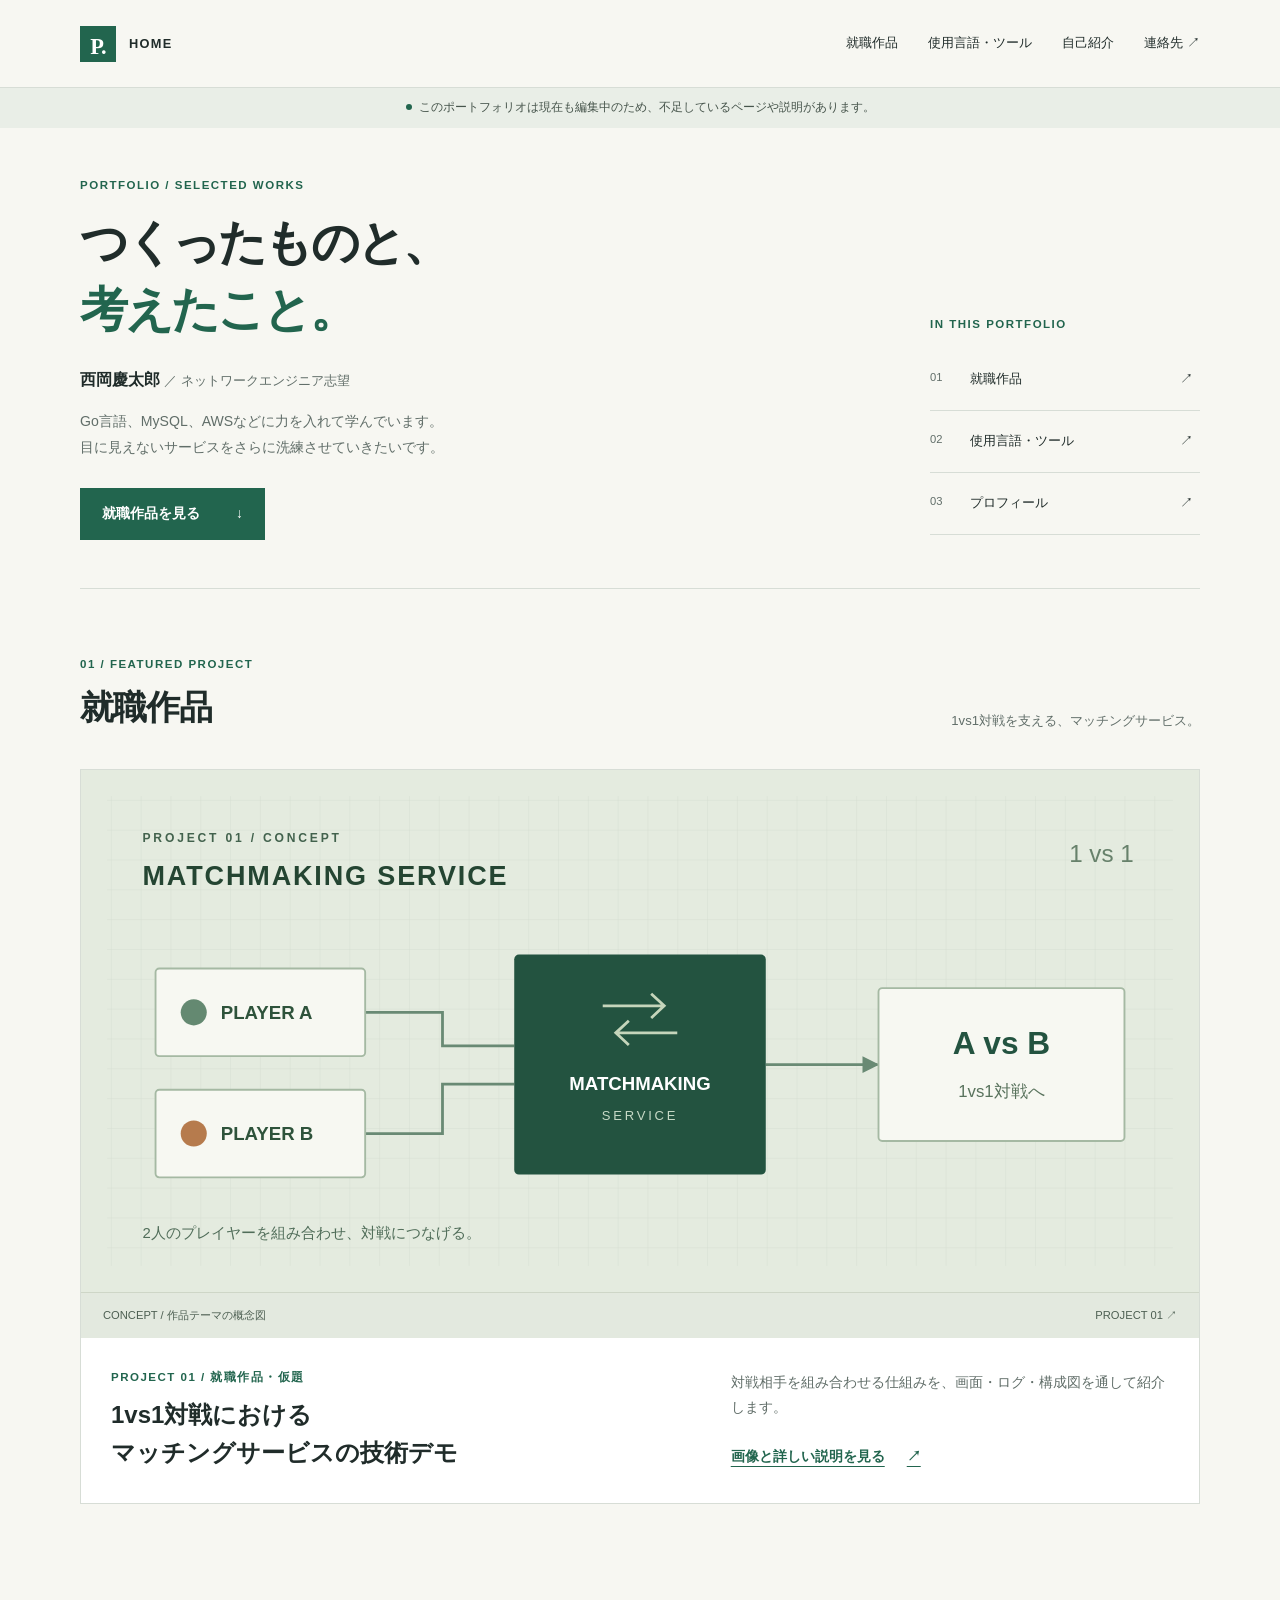
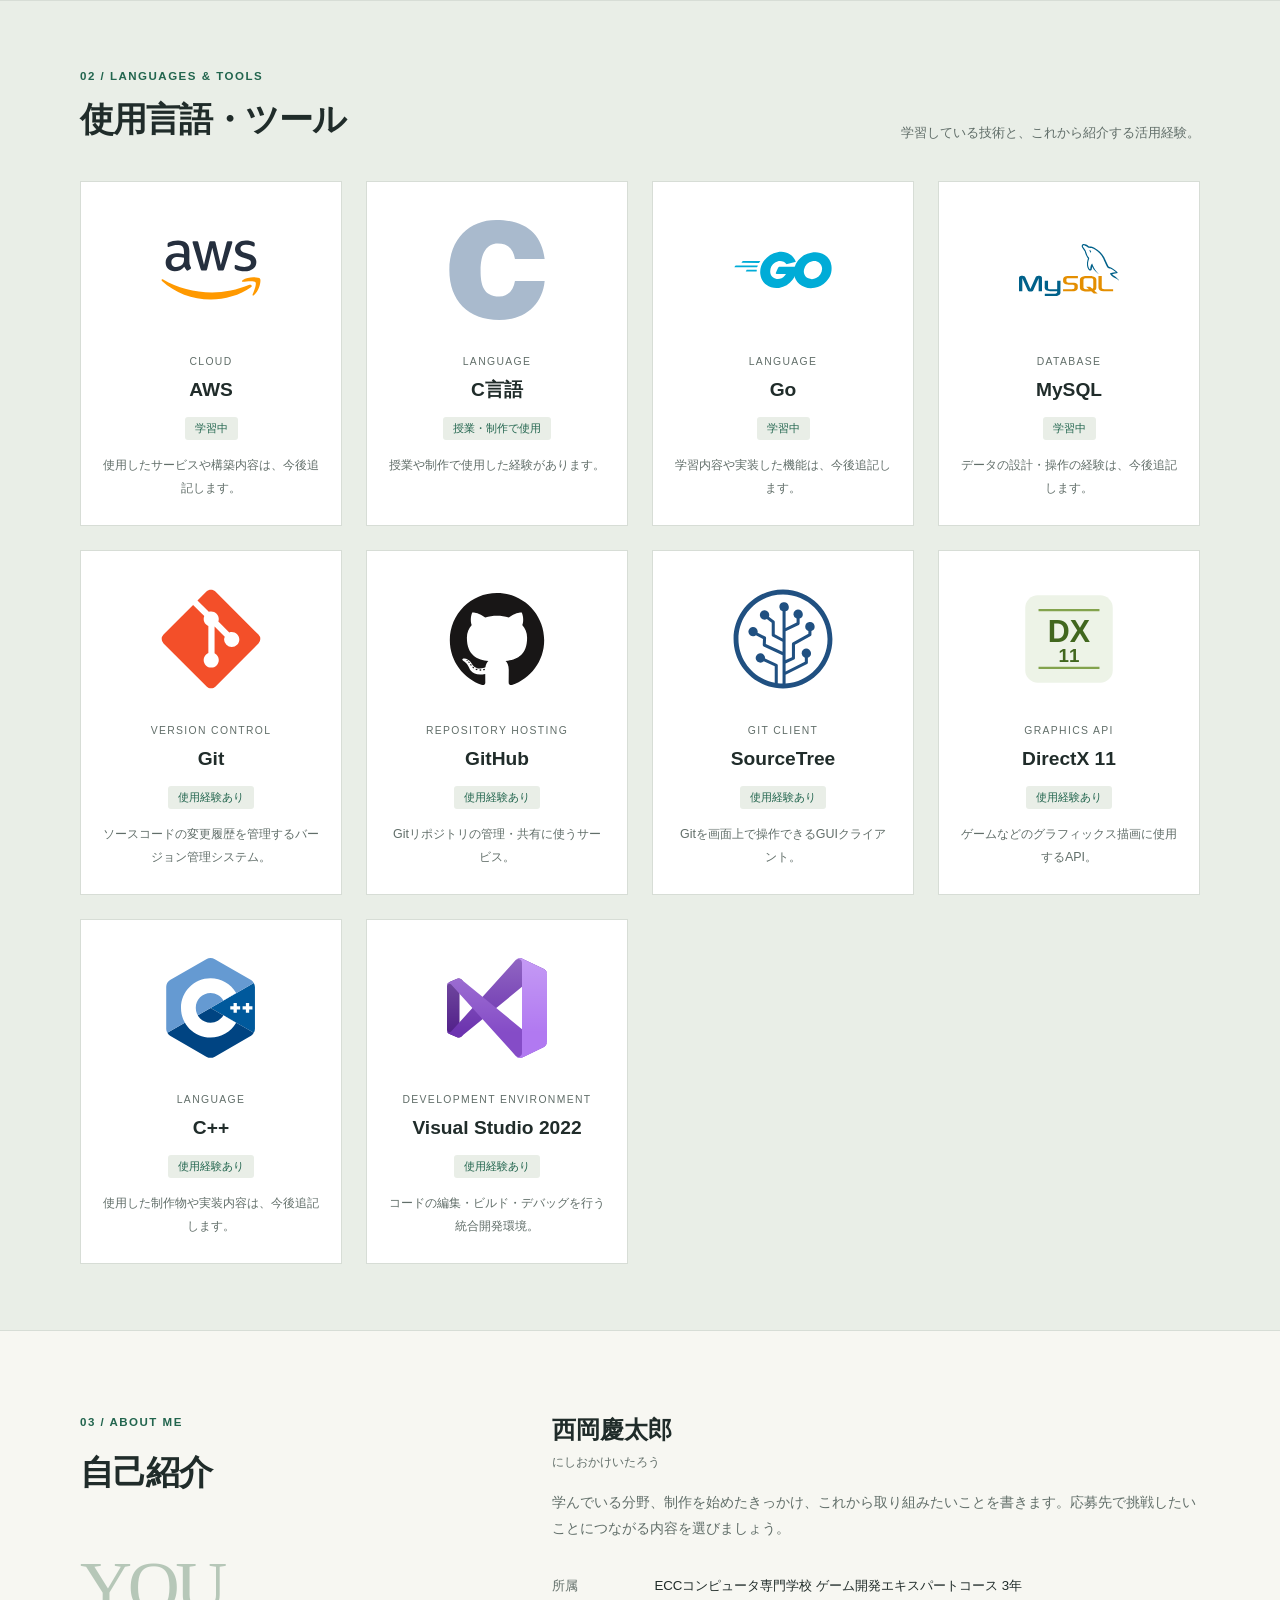
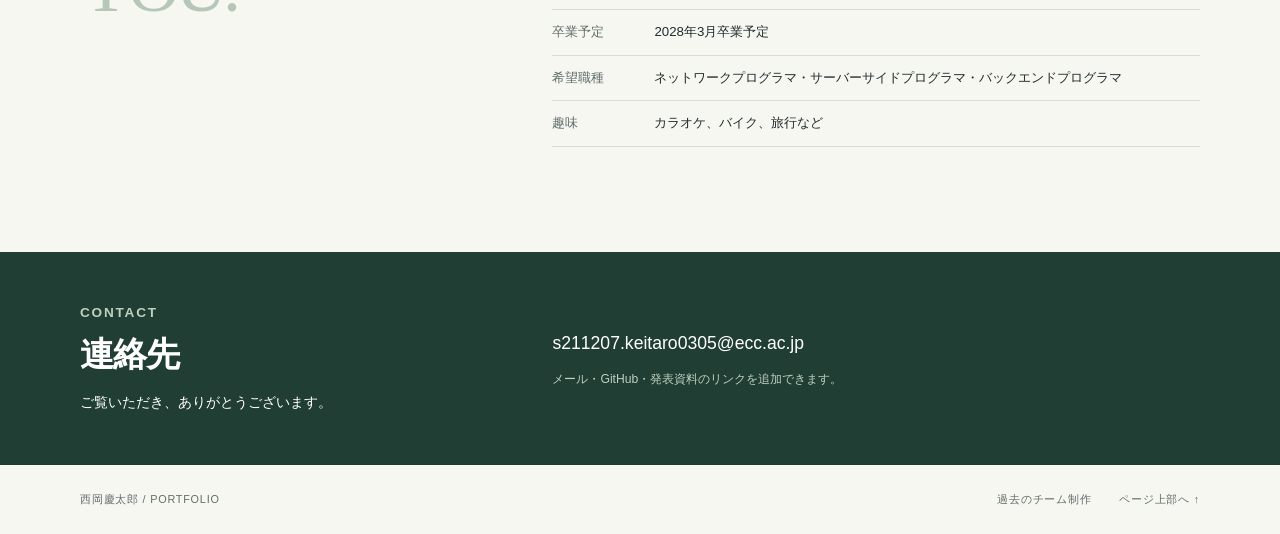
==== index.html @ f68282b0 "first push" ====
<!DOCTYPE html>
<html lang="ja">
<head>
  <meta charset="UTF-8">
  <meta name="viewport" content="width=device-width, initial-scale=1">
  <!-- 編集1：検索結果やブラウザーのタブに表示する名前 -->
  <title>西岡慶太郎 | Portfolio</title>
  <meta name="description" content="西岡慶太郎のポートフォリオ。制作した作品、担当した実装、学んだことを紹介します。">
  <link rel="stylesheet" href="./style.css">
</head>
<body>
  <a class="skip-link" href="#main">本文へ移動</a>
  <header class="site-header">
    <a class="brand" href="./index.html" aria-label="ポートフォリオ ホーム"><span class="brand-mark" aria-hidden="true">P.</span> HOME</a>
    <nav id="site-nav" aria-label="メインナビゲーション">
      <a href="#works">就職作品</a>
      <a href="#skills">使用言語・ツール</a>
      <a href="#about">自己紹介</a>
      <a href="#contact">連絡先 <span aria-hidden="true">↗</span></a>
    </nav>
  </header>

  <main id="main">
    <!-- サンプルの文章を自分の情報に置き換えた後、この案内を削除できます。 -->
    <div class="template-note"><span class="note-dot" aria-hidden="true">
      </span>このポートフォリオは現在も編集中のため、不足しているページや説明があります。</div>

    <section class="hero wrap" aria-labelledby="hero-title">
      <div>
        <p class="eyebrow">PORTFOLIO / SELECTED WORKS</p>
        <h1 id="hero-title">つくったものと、<br><span>考えたこと。</span></h1>
        <!-- 編集2：氏名・希望職種・紹介文 -->
        <p class="hero-name">西岡慶太郎 <span>／ ネットワークエンジニア志望</span></p>
        <p class="hero-description">Go言語、MySQL、AWSなどに力を入れて学んでいます。
          <br class="desktop-break">目に見えないサービスをさらに洗練させていきたいです。</p>
          <!--ここにはどんな体験をつくりたいか、何に力を入れて学んでいるか。あなたの制作の軸などをかく-->
        <a class="button" href="#works">就職作品を見る <span aria-hidden="true">↓</span></a>
      </div>
      <aside class="hero-index" aria-label="このサイトの内容">
        <p class="eyebrow">IN THIS PORTFOLIO</p>
        <a href="#works"><span>01</span>就職作品 <span aria-hidden="true">↗</span></a>
        <a href="#skills"><span>02</span>使用言語・ツール <span aria-hidden="true">↗</span></a>
        <a href="#about"><span>03</span>プロフィール <span aria-hidden="true">↗</span></a>
      </aside>
    </section>

    <section class="section wrap" id="works" aria-labelledby="works-title">
      <div class="section-heading">
        <div><p class="eyebrow">01 / FEATURED PROJECT</p><h2 id="works-title">就職作品</h2></div>
        <p>1vs1対戦を支える、マッチングサービス。</p>
      </div>
      <!-- 編集3：就職作品。詳細ページは project.html です。 -->
      <article class="featured-work visual-feature">
        <!-- メイン画像：実際の作品画像ができたら src と alt を変更します。 -->
        <a class="work-image" href="./project.html" aria-label="就職作品の画像と詳細を見る">
          <img src="./images/matchmaking-wide.svg" width="1200" height="560" alt="2人のプレイヤーを組み合わせ、1vs1対戦につなげるマッチングサービスの概念図。">
          <span class="image-caption">CONCEPT / 作品テーマの概念図 <span>PROJECT 01 ↗</span></span>
        </a>
        <div class="featured-copy">
          <div><p class="eyebrow">PROJECT 01 / 就職作品・仮題</p><h3>1vs1対戦における<br>マッチングサービスの技術デモ</h3></div>
          <div><p>対戦相手を組み合わせる仕組みを、画面・ログ・構成図を通して紹介します。</p><a class="text-link" href="./project.html">画像と詳しい説明を見る <span aria-hidden="true">↗</span></a></div>
        </div>
      </article>

    </section>

    <section class="skills-section" id="skills" aria-labelledby="skills-title">
      <div class="section wrap">
        <div class="section-heading">
          <div><p class="eyebrow">02 / LANGUAGES &amp; TOOLS</p><h2 id="skills-title">使用言語・ツール</h2></div>
          <p>学習している技術と、これから紹介する活用経験。</p>
        </div>
        <!-- 「学習中」と作品での「使用実績」は分けて記載します。 -->
        <div class="tool-grid">
          <article class="tool-item"><div class="tool-logo"><img src="./images/tools/aws.svg" width="128" height="128" alt="AWS"></div><p class="tool-category">CLOUD</p><h3>AWS</h3><span class="tool-state">学習中</span><p>使用したサービスや構築内容は、今後追記します。</p></article>
          <article class="tool-item"><div class="tool-logo"><img src="./images/tools/c.svg" width="128" height="128" alt="C言語"></div><p class="tool-category">LANGUAGE</p><h3>C言語</h3><span class="tool-state">授業・制作で使用</span><p>授業や制作で使用した経験があります。</p></article>
          <article class="tool-item"><div class="tool-logo"><img src="./images/tools/go.svg" width="128" height="128" alt="Go"></div><p class="tool-category">LANGUAGE</p><h3>Go</h3><span class="tool-state">学習中</span><p>学習内容や実装した機能は、今後追記します。</p></article>
          <article class="tool-item"><div class="tool-logo"><img src="./images/tools/mysql.svg" width="128" height="128" alt="MySQL"></div><p class="tool-category">DATABASE</p><h3>MySQL</h3><span class="tool-state">学習中</span><p>データの設計・操作の経験は、今後追記します。</p></article>
          <article class="tool-item"><div class="tool-logo"><img src="./images/tools/git.svg" width="128" height="128" alt="Git"></div><p class="tool-category">VERSION CONTROL</p><h3>Git</h3><span class="tool-state">使用経験あり</span><p>ソースコードの変更履歴を管理するバージョン管理システム。</p></article>
          <article class="tool-item"><div class="tool-logo"><img src="./images/tools/github.svg" width="128" height="128" alt="GitHub"></div><p class="tool-category">REPOSITORY HOSTING</p><h3>GitHub</h3><span class="tool-state">使用経験あり</span><p>Gitリポジトリの管理・共有に使うサービス。</p></article>
          <article class="tool-item"><div class="tool-logo"><img src="./images/tools/sourcetree.svg" width="128" height="128" alt="SourceTree"></div><p class="tool-category">GIT CLIENT</p><h3>SourceTree</h3><span class="tool-state">使用経験あり</span><p>Gitを画面上で操作できるGUIクライアント。</p></article>
          <article class="tool-item"><div class="tool-logo"><img src="./images/tools/directx11.svg" width="128" height="128" alt="DirectX 11"></div><p class="tool-category">GRAPHICS API</p><h3>DirectX 11</h3><span class="tool-state">使用経験あり</span><p>ゲームなどのグラフィックス描画に使用するAPI。</p></article>
          <article class="tool-item"><div class="tool-logo"><img src="./images/tools/cplusplus.svg" width="128" height="128" alt="C++"></div><p class="tool-category">LANGUAGE</p><h3>C++</h3><span class="tool-state">使用経験あり</span><p>使用した制作物や実装内容は、今後追記します。</p></article>
          <article class="tool-item"><div class="tool-logo"><img src="./images/tools/visualstudio.svg" width="128" height="128" alt="Visual Studio"></div><p class="tool-category">DEVELOPMENT ENVIRONMENT</p><h3>Visual Studio 2022</h3><span class="tool-state">使用経験あり</span><p>コードの編集・ビルド・デバッグを行う統合開発環境。</p></article>
        </div>
      </div>
    </section>

    <section class="section wrap about-section" id="about" aria-labelledby="about-title">
      <div><p class="eyebrow">03 / ABOUT ME</p><h2 id="about-title">自己紹介</h2><p class="about-initial" aria-hidden="true">YOU.</p></div>
      <div>
        <h3 class="about-name">西岡慶太郎 <span>にしおかけいたろう</span></h3>
        <p>学んでいる分野、制作を始めたきっかけ、これから取り組みたいことを書きます。応募先で挑戦したいことにつながる内容を選びましょう。</p>
        <dl class="project-meta">
          <div><dt>所属</dt><dd>ECCコンピュータ専門学校 ゲーム開発エキスパートコース 3年</dd></div>
          <div><dt>卒業予定</dt><dd>2028年3月卒業予定</dd></div>
          <div><dt>希望職種</dt><dd>ネットワークプログラマ・サーバーサイドプログラマ・バックエンドプログラマ</dd></div>
          <div><dt>趣味</dt><dd>カラオケ、バイク、旅行など</dd></div>
        </dl>
      </div>
    </section>

    <section class="contact-section" id="contact" aria-labelledby="contact-title">
      <div class="wrap contact-inner">
        <div><p class="eyebrow">CONTACT</p><h2 id="contact-title">連絡先</h2><p>ご覧いただき、ありがとうございます。</p></div>
        <div class="contact-address">
          <!-- 編集5：READMEの例を使って、自分のメールリンクに差し替えます。 -->
          <p>s211207.keitaro0305@ecc.ac.jp</p>
          <p class="contact-note">メール・GitHub・発表資料のリンクを追加できます。</p>
        </div>
      </div>
    </section>
  </main>
  <footer class="site-footer wrap"><span>西岡慶太郎 / PORTFOLIO</span><div class="footer-links"><a href="./team.html">過去のチーム制作</a><a href="#main">ページ上部へ ↑</a></div></footer>
</body>
</html>
---- style.css ----
/* 1. 色と基本設定：--accent を変えるとアクセントカラーを変更できます。 */
:root {
  --paper: #f7f7f2;
  --ink: #202c2a;
  --muted: #616e69;
  --accent: #22654e;
  --accent-dark: #194b3a;
  --line: #d7ddd6;
  --pale: #e9eee7;
  --white: #fff;
}
* { box-sizing: border-box; }
html { scroll-behavior: smooth; scroll-padding-top: 120px; }
body { min-width: 1100px; margin: 0; background: var(--paper); color: var(--ink); font-family: "Noto Sans JP", "Yu Gothic", "Hiragino Kaku Gothic ProN", Meiryo, sans-serif; font-size: 16px; line-height: 1.85; }
a { color: inherit; text-underline-offset: 5px; }
button { font: inherit; }
img { display: block; max-width: 100%; height: auto; }
h1, h2, h3, p { margin: 0; }
h1, h2, h3 { line-height: 1.45; overflow-wrap: anywhere; }
p, dd, a { overflow-wrap: anywhere; }
h2 { font-size: clamp(1.6rem, 3vw, 2.15rem); letter-spacing: -.03em; }
h3 { font-size: 1.3rem; }
[hidden] { display: none !important; }
:focus-visible { outline: 3px solid #a44d16; outline-offset: 5px; }
.wrap { width: min(1120px, calc(100% - 80px)); margin-inline: auto; }
.eyebrow { font-size: .72rem; font-weight: 700; line-height: 1.6; letter-spacing: .13em; color: var(--accent); margin-bottom: 16px; }
.muted { color: var(--muted); font-size: .86rem; }
.skip-link { position: fixed; top: -100px; left: 12px; z-index: 100; padding: 10px 18px; background: var(--ink); color: white; }
.skip-link:focus { top: 12px; }

/* 2. PC向けの共通ヘッダー。ナビゲーションは常に表示します。 */
.site-header { min-height: 88px; padding: 20px max(40px, calc((100% - 1120px) / 2)); display: flex; justify-content: space-between; align-items: center; gap: 24px; border-bottom: 1px solid var(--line); background: var(--paper); position: sticky; top: 0; z-index: 10; }
.brand { display: flex; align-items: center; gap: 13px; text-decoration: none; font-size: .8rem; font-weight: 700; letter-spacing: .1em; }
.brand-mark { display: grid; place-items: center; width: 36px; height: 36px; color: white; background: var(--accent); font-family: Georgia, serif; font-size: 1.4rem; letter-spacing: -.04em; }
#site-nav { display: flex; align-items: center; gap: 30px; }
#site-nav a { font-size: .84rem; text-decoration: none; padding-block: 8px; }
#site-nav a:hover { color: var(--accent); text-decoration: underline; }
#site-nav a[aria-current="page"] { color: var(--accent); font-weight: 700; text-decoration: underline; }
.template-note { padding: 9px 24px; background: var(--pale); color: #47554c; font-size: .74rem; text-align: center; }
.note-dot { display: inline-block; width: 6px; height: 6px; border-radius: 50%; background: var(--accent); margin: 0 7px 1px 0; }

/* 3. 冒頭と作品一覧 */
.hero { display: grid; grid-template-columns: 1fr 270px; gap: 70px; align-items: end; padding-block: 48px; }
.hero h1 { font-size: 3rem; font-weight: 800; line-height: 1.38; letter-spacing: -.06em; margin-bottom: 22px; }
.hero h1 span { color: var(--accent); }
.hero-name { font-weight: 700; margin-bottom: 14px; }
.hero-name span { font-size: .84rem; color: var(--muted); font-weight: 400; }
.hero-description { font-size: .88rem; color: var(--muted); margin-bottom: 28px; }
.button { display: inline-flex; justify-content: center; align-items: center; gap: 36px; background: var(--accent); color: white; text-decoration: none; padding: 13px 22px; font-size: .86rem; font-weight: 600; transition: background .15s; }
.button:hover { background: var(--accent-dark); }
.hero-index { margin-bottom: 5px; }
.hero-index a { display: grid; grid-template-columns: 26px 1fr 20px; gap: 14px; padding-block: 18px; border-bottom: 1px solid var(--line); text-decoration: none; font-size: .84rem; }
.hero-index a:hover { color: var(--accent); }
.hero-index a span:first-child { color: var(--muted); font-size: .7rem; }
.section { padding-block: 66px; }
#works { border-top: 1px solid var(--line); }
.section-heading { display: flex; align-items: end; justify-content: space-between; gap: 30px; margin-bottom: 36px; }
.section-heading .eyebrow { margin-bottom: 10px; }
.section-heading > p { font-size: .82rem; color: var(--muted); }
.featured-work { display: grid; grid-template-columns: 1.08fr 1fr; background: white; border: 1px solid var(--line); margin-bottom: 30px; }
.work-image { display: flex; flex-direction: column; background: #e3e9df; text-decoration: none; }
.work-image img { width: 100%; height: 100%; min-height: 280px; object-fit: contain; }
.image-caption { padding: 10px 18px; font-size: .7rem; color: #4d5f52; border-top: 1px solid #ced6c7; }
.featured-copy { padding: 32px; }
.featured-copy h3 { font-size: 1.6rem; margin-bottom: 14px; }
.featured-copy > p:not(.eyebrow) { font-size: .87rem; color: var(--muted); }
.project-meta { margin: 23px 0; font-size: .83rem; }
.project-meta > div { display: grid; grid-template-columns: 86px 1fr; gap: 16px; padding-block: 10px; border-bottom: 1px solid var(--line); }
.project-meta dt { color: var(--muted); }
.project-meta dd { margin: 0; }
.text-link { color: var(--accent); font-size: .86rem; font-weight: 700; display: inline-flex; gap: 22px; }
.work-row { display: flex; align-items: start; gap: 30px; padding-block: 30px; border-bottom: 1px solid var(--line); }
.work-number { color: var(--accent); font-size: 1.3rem; font-family: Georgia, serif; }
.work-row-body { flex: 1; min-width: 0; }
.work-row .eyebrow { font-size: .65rem; margin-bottom: 8px; }
.work-row h3 { margin-bottom: 8px; }
.work-row-body > p:not(.eyebrow) { font-size: .86rem; color: var(--muted); }
.type-label { font-size: .65rem; border: 1px solid var(--line); padding: 2px 12px; border-radius: 20px; letter-spacing: .06em; }
details { margin-top: 16px; font-size: .86rem; }
summary { cursor: pointer; color: var(--accent); font-weight: 600; padding-block: 7px; }
.detail-content { margin-top: 12px; padding: 20px; background: var(--pale); }
.detail-content .project-meta { margin-top: 0; }
.detail-content > p + p { margin-top: 10px; }

/* 4. スキル・プロフィール・連絡先 */
.skills-section { background: var(--pale); border-block: 1px solid var(--line); }
.skills-grid { display: grid; grid-template-columns: repeat(3, 1fr); gap: 36px; }
.skills-grid > div { border-top: 1px solid #b8c4b8; padding-top: 18px; }
.skill-number { color: var(--accent); font-family: Georgia, serif; font-size: 1.1rem; }
.skills-grid h3 { font-size: 1.12rem; margin: 14px 0 12px; }
.skills-grid p { font-size: .85rem; color: #516057; }
.skills-grid .skill-label { font-weight: 700; margin-bottom: 7px; color: var(--ink); }
.about-section { display: grid; grid-template-columns: 1fr 1.65fr; gap: 80px; padding-block: 82px; }
.about-initial { margin-top: 24px; font-size: 4.5rem; font-family: Georgia, serif; color: #b6c7b8; letter-spacing: -.06em; }
.about-name { font-size: 1.5rem; margin-bottom: 18px; }
.about-name span { display: block; font-size: .75rem; font-weight: 400; color: var(--muted); margin-top: 6px; }
.about-section > div > p:not(.eyebrow):not(.about-initial) { font-size: .88rem; color: var(--muted); }
.contact-section { background: #203e33; color: white; padding-block: 50px; }
.contact-inner { display: grid; grid-template-columns: 1fr 1.65fr; gap: 80px; align-items: center; }
.contact-inner .eyebrow { color: #bed0bf; margin-bottom: 7px; }
.contact-inner h2 { margin-bottom: 10px; }
.contact-inner p { font-size: .85rem; }
.contact-address > p:first-child { font-size: 1.1rem; }
.contact-address a { color: white; }
.contact-address .contact-note { color: #bed0bf; font-size: .76rem; margin-top: 8px; }
.site-footer { display: flex; justify-content: space-between; gap: 24px; padding-block: 24px; font-size: .68rem; letter-spacing: .07em; color: var(--muted); }

/* 5. 代表作品の詳細ページ */
.project-page { padding-block: 32px 70px; }
.back-link { color: var(--muted); font-size: .82rem; }
.project-header { max-width: 820px; padding-block: 50px 32px; }
.project-header h1 { font-size: clamp(2rem, 4.4vw, 3.3rem); letter-spacing: -.04em; margin-bottom: 18px; }
.project-lead { color: var(--muted); }
.project-figure { margin: 0 0 50px; }
.project-figure img { width: 100%; max-height: 560px; object-fit: cover; }
.project-figure figcaption { font-size: .76rem; color: var(--muted); padding-top: 12px; }
.case-layout { display: grid; grid-template-columns: 280px 1fr; gap: 70px; margin-bottom: 48px; }
.case-overview h2 { font-size: 1.3rem; }
.case-overview .project-meta > div { grid-template-columns: 48px 1fr; }
.resource-note { background: var(--pale); padding: 20px; font-size: .8rem; }
.resource-note p { margin-top: 8px; color: var(--muted); }
.case-body section { margin-bottom: 44px; border-top: 1px solid var(--line); padding-top: 24px; }
.case-body h2 { font-size: 1.5rem; margin-bottom: 18px; }
.case-body h3 { font-size: 1rem; margin: 20px 0 8px; }
.case-body p, .case-list { font-size: .91rem; }
.case-body .eyebrow { font-size: .7rem; }
.writing-example { margin-top: 24px; padding: 24px; border-left: 3px solid var(--accent); background: white; }
.writing-example .muted { margin-top: 12px; font-size: .8rem; }
.case-list { padding-left: 22px; }

/* 就職作品とチーム制作の個別ページ */
.draft-label { display: inline-block; padding: 1px 9px; border: 1px solid var(--line); font-size: .72rem !important; color: var(--muted); margin-bottom: 12px; }
.matching-header { max-width: 1080px; }
.matching-header h1 { font-size: 2.65rem; line-height: 1.5; }
.matching-figure { background: var(--pale); border: 1px solid var(--line); }
.matching-figure img { width: 840px; max-height: none; margin-inline: auto; object-fit: contain; }
.matching-figure figcaption { padding: 12px 22px; border-top: 1px solid var(--line); background: var(--paper); }
.entry-note { color: var(--muted); margin: 16px 0; }
.case-toc { margin-top: 28px; display: flex; flex-direction: column; }
.case-toc a { font-size: .8rem; text-decoration: none; padding: 10px 0; border-bottom: 1px solid var(--line); }
.case-toc a:hover { color: var(--accent); text-decoration: underline; }
.page-actions { display: flex; gap: 32px; align-items: center; margin-top: 44px; }
.team-archive { border-top: 1px solid var(--line); padding-top: 32px; }

/* 画像中心の就職作品紹介。画像は縦横比を保って全体を表示します。 */
.visual-feature { display: block; }
.visual-feature .work-image img { height: auto; min-height: 0; }
.visual-feature .image-caption { display: flex; justify-content: space-between; padding: 12px 22px; }
.visual-feature .featured-copy { display: grid; grid-template-columns: 1.3fr 1fr; gap: 50px; align-items: center; padding: 30px; }
.visual-feature .featured-copy h3 { margin: 0; font-size: 1.5rem; line-height: 1.6; }
.visual-feature .featured-copy .eyebrow { margin-bottom: 10px; }
.visual-feature .featured-copy > div > p:not(.eyebrow) { font-size: .87rem; color: var(--muted); margin-bottom: 20px; }
.tool-grid { display: grid; grid-template-columns: repeat(4, 1fr); gap: 24px; }
.tool-item { background: var(--white); border: 1px solid var(--line); padding: 25px 22px; text-align: center; }
.tool-logo { height: 125px; display: flex; justify-content: center; align-items: center; margin-bottom: 20px; }
.tool-logo img { width: 112px; height: 100px; object-fit: contain; }
.tool-category { color: var(--muted); font-size: .65rem; letter-spacing: .13em; margin-bottom: 5px; }
.tool-item h3 { font-size: 1.2rem; margin-bottom: 8px; }
.tool-state { display: inline-block; background: var(--pale); color: var(--accent); font-size: .7rem; padding: 1px 10px; margin-bottom: 14px; border-radius: 3px; }
.tool-item > p:last-child { font-size: .78rem; color: var(--muted); }
.footer-links { display: flex; gap: 28px; }
.footer-links a { text-decoration: none; }
.footer-links a:hover { text-decoration: underline; }
.matching-header { padding-top: 32px; padding-bottom: 24px; }
.matching-header h1 { font-size: 2.3rem; }
.visual-index { display: flex; gap: 34px; border-block: 1px solid var(--line); padding: 15px 0; margin-bottom: 42px; font-size: .82rem; }
.visual-index a { text-decoration: none; color: var(--accent); }
.visual-index a:hover { text-decoration: underline; }
.visual-section { margin-bottom: 60px; }
.visual-section-heading { display: flex; gap: 28px; align-items: baseline; margin-bottom: 22px; }
.visual-section-heading h2 { font-size: 1.5rem; }
.visual-section-heading .eyebrow { margin-bottom: 0; }
.visual-figure { margin: 0; border: 1px solid var(--line); background: white; }
.visual-figure > img { width: 100%; height: auto; object-fit: contain; }
.visual-figure figcaption { padding: 20px 24px; border-top: 1px solid var(--line); }
.visual-figure figcaption strong { display: block; font-size: 1rem; margin-bottom: 7px; }
.visual-figure figcaption span { display: block; font-size: .83rem; color: var(--muted); }
.screenshot-grid { display: grid; grid-template-columns: 1fr 1fr; gap: 24px; }
.visual-figure > .architecture-image { max-height: 420px; background: #edf0eb; }
.project-notes { display: grid; grid-template-columns: 1fr 1.35fr; gap: 70px; border-top: 1px solid var(--line); padding-top: 38px; }
.project-notes h2 { font-size: 1.5rem; }
.project-explanations details { padding: 12px 0; border-bottom: 1px solid var(--line); margin-top: 0; }

/* 就職作品：中サイズの画像と詳細を横並びにして、縦の移動を抑えます。 */
.project-detail-index { display: block; position: sticky; top: 88px; z-index: 9; background: var(--paper); margin-bottom: 30px; padding: 12px 0; }
.detail-index-main, .detail-index-items { display: flex; align-items: center; gap: 28px; }
.detail-index-main { font-weight: 700; }
.detail-index-items { margin-top: 8px; gap: 25px; font-size: .75rem; }
.detail-index-items span { color: var(--muted); font-size: .65rem; margin-right: 4px; }
.project-page .visual-section, .project-page .detail-row, .project-page .project-notes { scroll-margin-top: 90px; }
.project-page .visual-section { margin-bottom: 36px; }
.project-page .visual-section-heading { margin-bottom: 16px; }
.section-draft-note { font-size: .8rem; color: var(--muted); margin-bottom: 18px; }
.detail-row { display: grid; grid-template-columns: 1.15fr 1fr; gap: 32px; align-items: start; padding: 24px 0; border-top: 1px solid var(--line); }
.overview-row { align-items: center; padding: 0; border-top: 0; }
.detail-media { margin: 0; border: 1px solid var(--line); background: #edf0eb; }
.detail-media a { display: block; text-decoration: none; }
.detail-media img { width: 100%; height: 310px; object-fit: contain; }
.overview-row .detail-media img { height: 250px; }
.image-open { display: block; text-align: right; padding: 5px 12px; background: white; border-top: 1px solid var(--line); color: var(--accent); font-size: .7rem; }
.detail-media a:hover .image-open { text-decoration: underline; }
.detail-copy h3 { font-size: 1.3rem; margin-bottom: 10px; }
.detail-copy > p:not(.detail-number) { font-size: .85rem; color: var(--muted); }
.detail-copy > p + p { margin-top: 12px; }
.detail-number { font-family: Georgia, serif; font-size: 1.15rem; line-height: 1.4; color: var(--accent); margin-bottom: 8px; }
.detail-number span { vertical-align: middle; font-family: "Yu Gothic", Meiryo, sans-serif; font-size: .65rem; color: var(--muted); border: 1px solid var(--line); padding: 2px 8px; margin-left: 10px; }
.detail-points { margin: 14px 0 0; font-size: .8rem; }
.detail-points > div + div { margin-top: 12px; }
.detail-points dt { color: var(--accent); font-weight: 700; margin-bottom: 3px; }
.detail-points dd { margin: 0; color: var(--muted); }

/* 6. 動きを抑える設定と印刷用の調整 */
@media (prefers-reduced-motion: reduce) {
  html { scroll-behavior: auto; }
  .button { transition: none; }
}
@media print {
  .site-header { position: static; }
  .project-detail-index { position: static; }
  .template-note, .hero-index { display: none !important; }
  body { min-width: 0; background: white; }
  .wrap { width: 100%; }
}
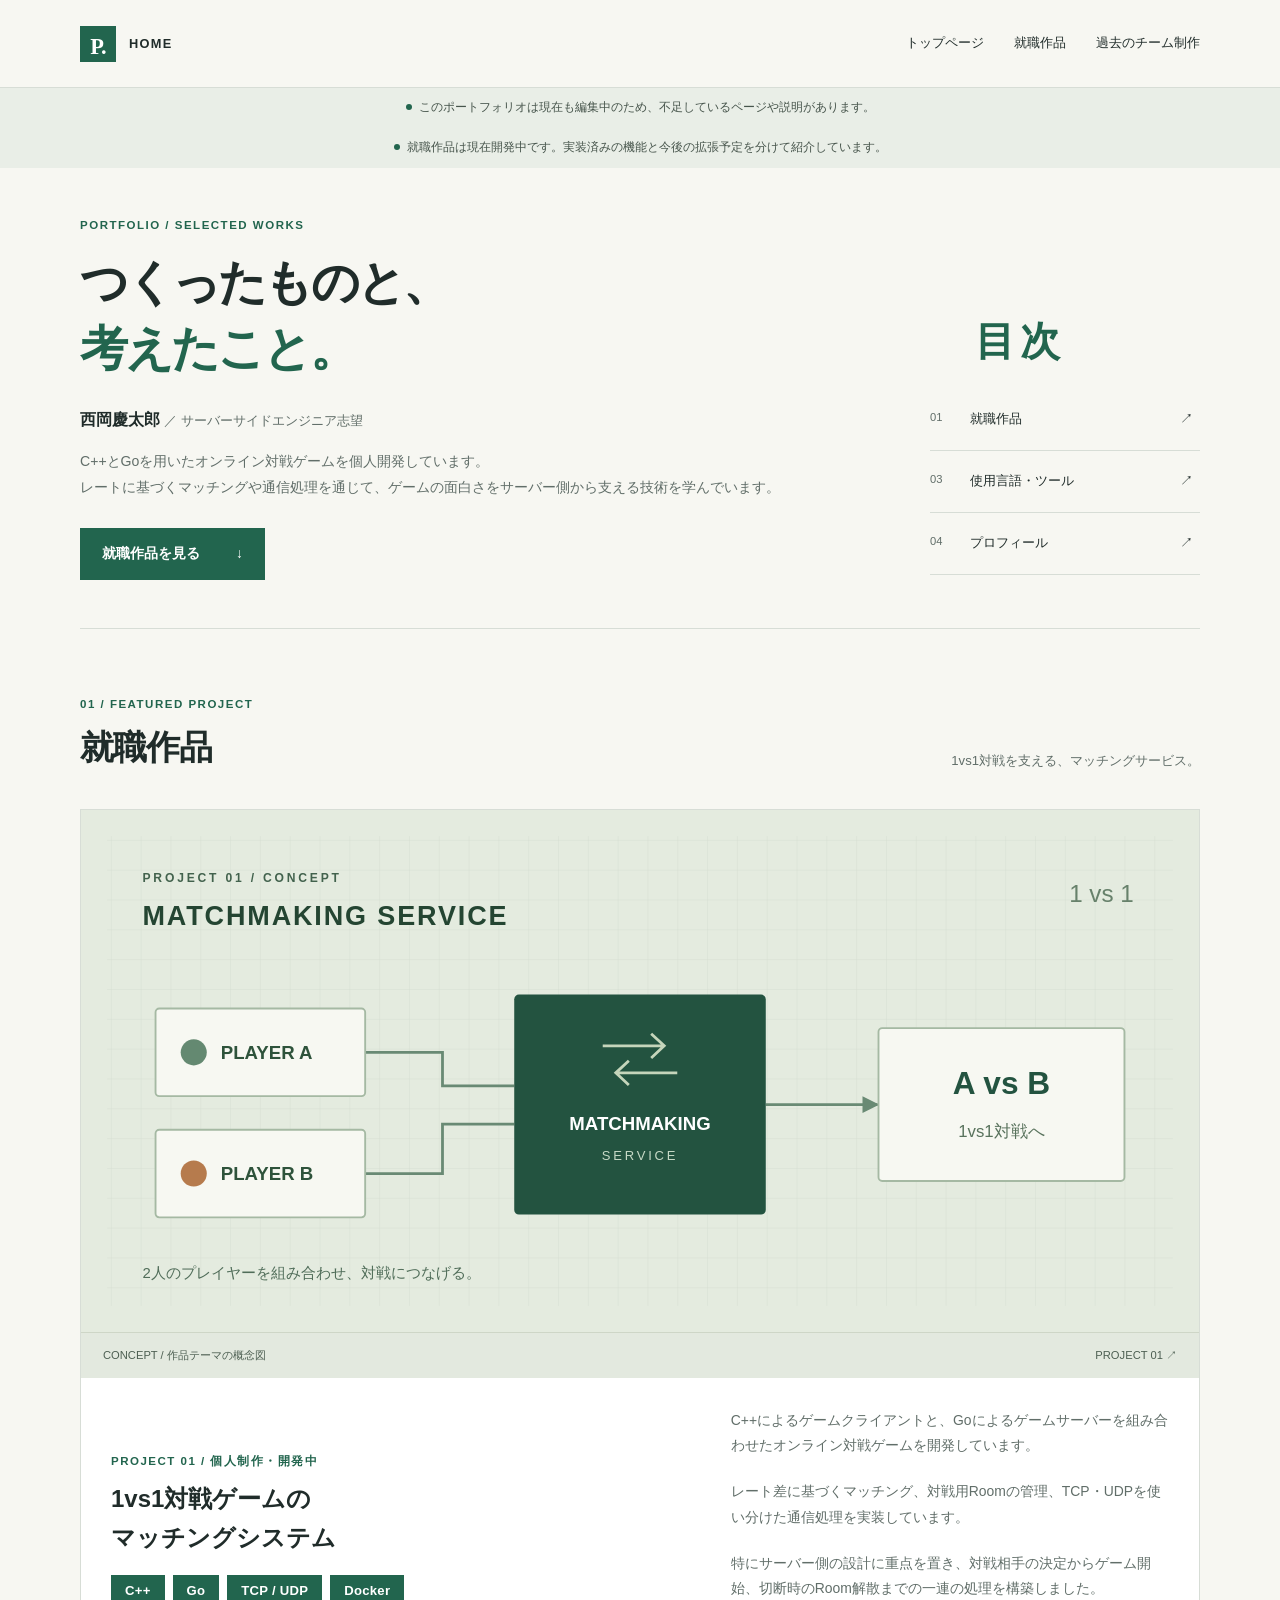
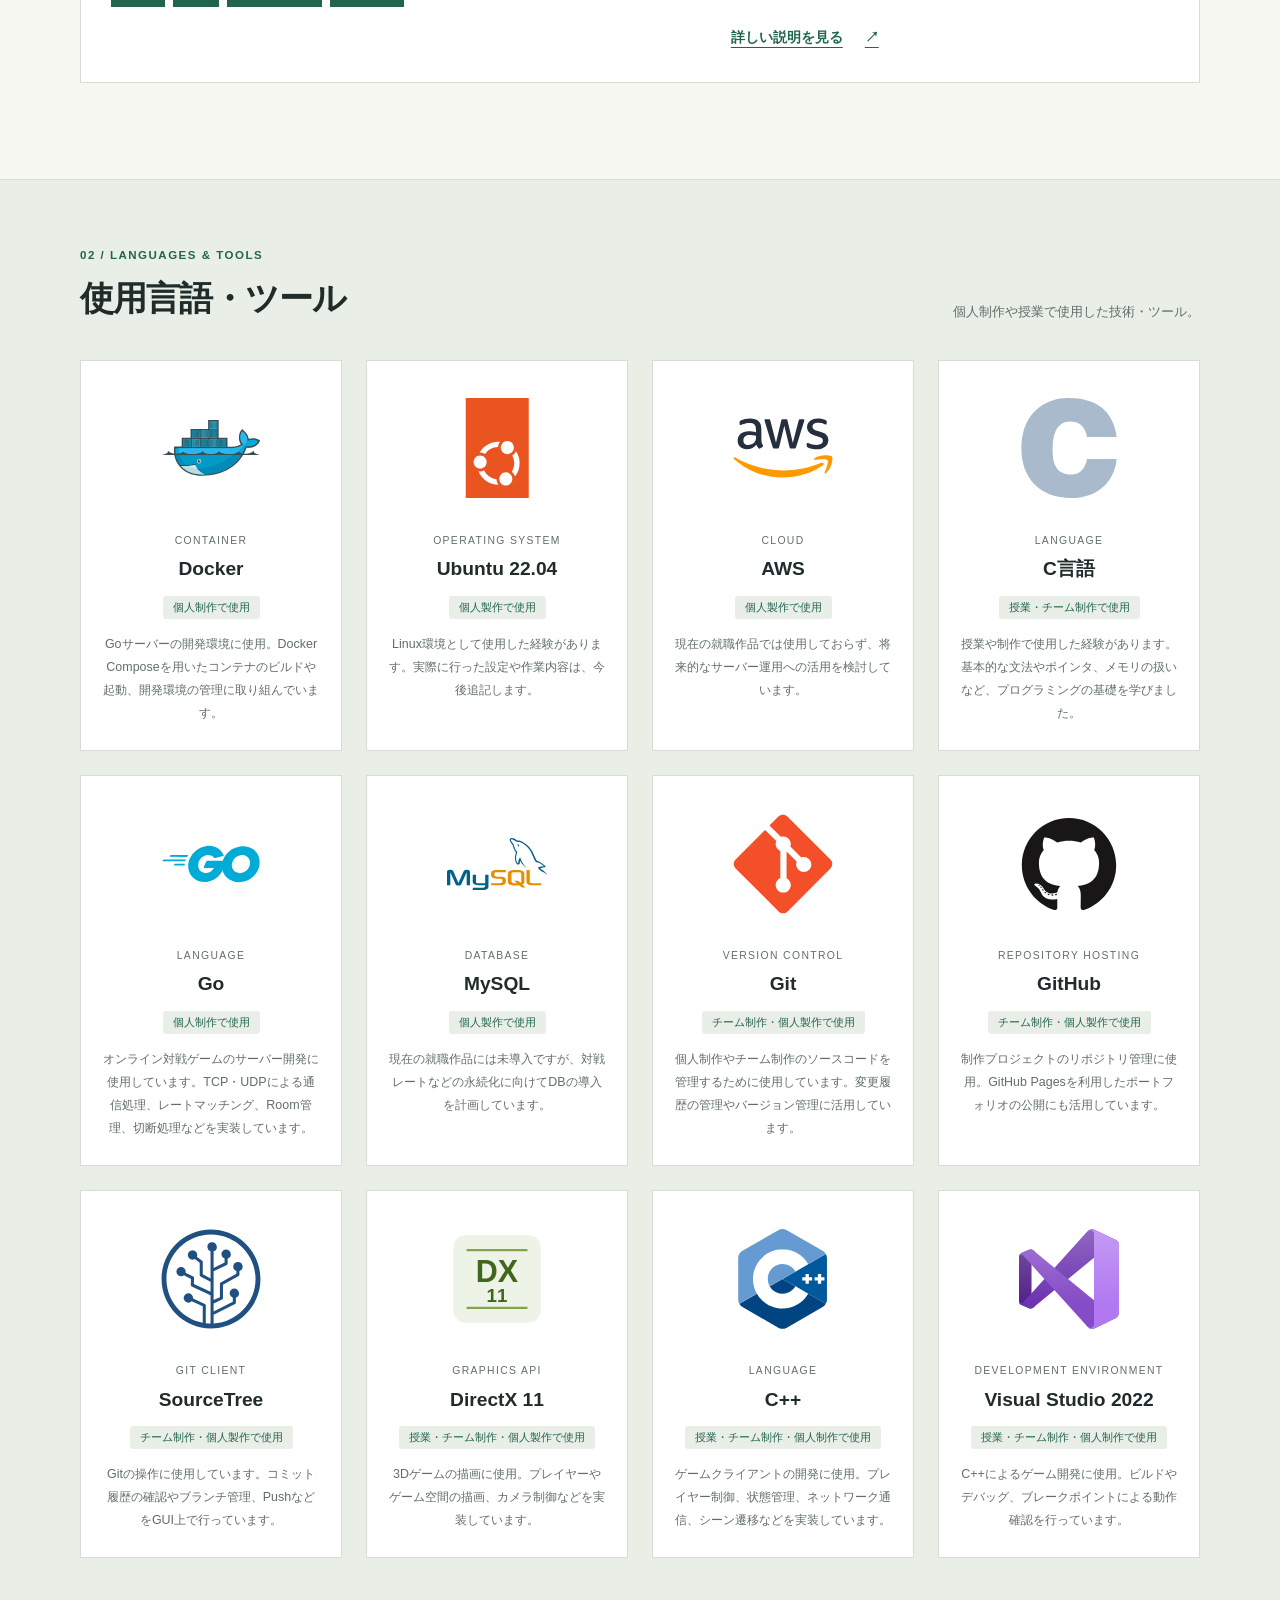
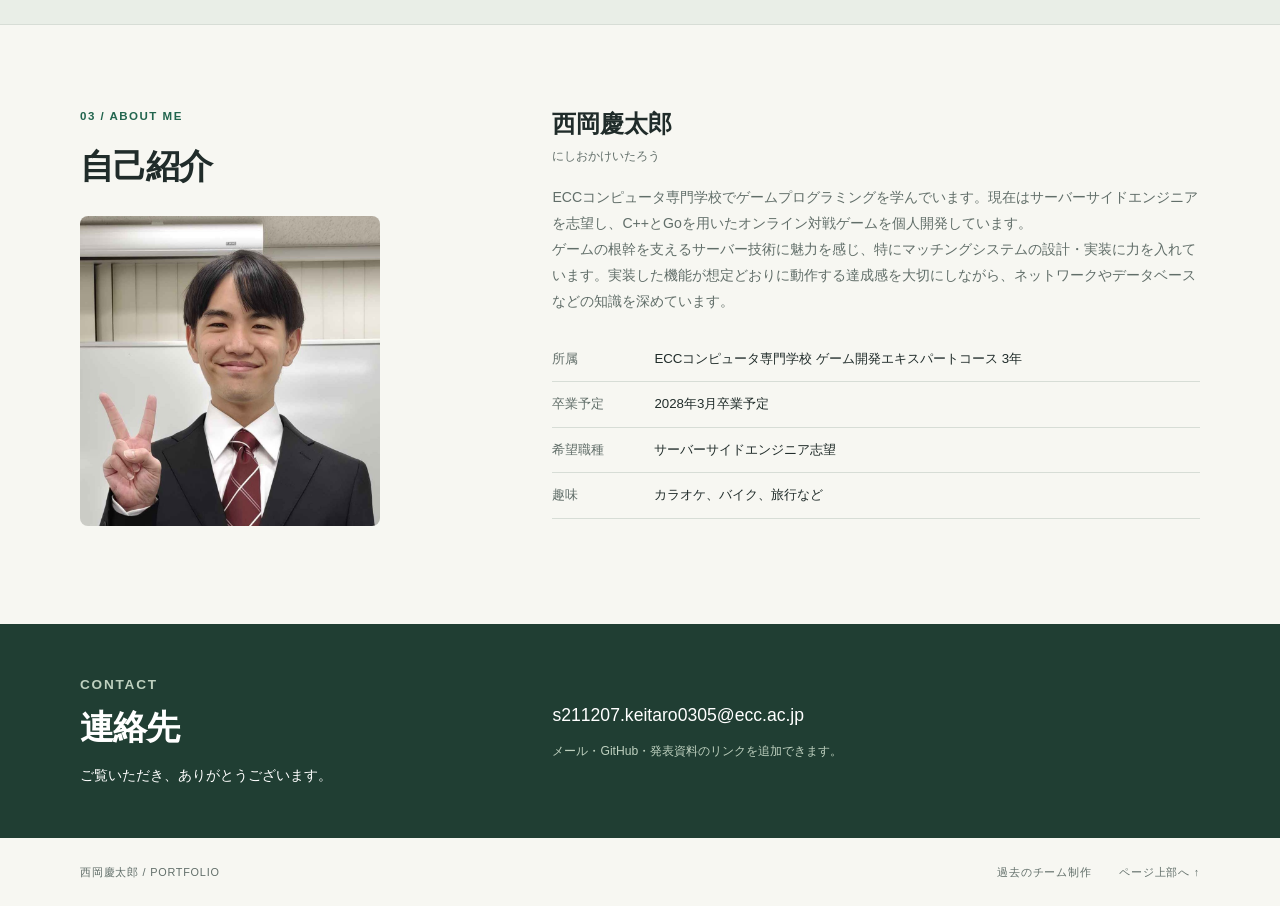
==== commit c5686e8b: "トップページの完成、上部目次の完成" ====
--- a/index.html
+++ b/index.html
@@ -13,10 +13,9 @@
   <header class="site-header">
     <a class="brand" href="./index.html" aria-label="ポートフォリオ ホーム"><span class="brand-mark" aria-hidden="true">P.</span> HOME</a>
     <nav id="site-nav" aria-label="メインナビゲーション">
-      <a href="#works">就職作品</a>
-      <a href="#skills">使用言語・ツール</a>
-      <a href="#about">自己紹介</a>
-      <a href="#contact">連絡先 <span aria-hidden="true">↗</span></a>
+      <a href="./index.html">トップページ</a>
+      <a href="./project.html">就職作品</a>
+      <a href="./team.html">過去のチーム制作</a>
     </nav>
   </header>
 
@@ -24,23 +23,26 @@
     <!-- サンプルの文章を自分の情報に置き換えた後、この案内を削除できます。 -->
     <div class="template-note"><span class="note-dot" aria-hidden="true">
       </span>このポートフォリオは現在も編集中のため、不足しているページや説明があります。</div>
+    <div class="template-note"><span class="note-dot" aria-hidden="true">
+      </span>就職作品は現在開発中です。実装済みの機能と今後の拡張予定を分けて紹介しています。</div>
 
     <section class="hero wrap" aria-labelledby="hero-title">
       <div>
         <p class="eyebrow">PORTFOLIO / SELECTED WORKS</p>
         <h1 id="hero-title">つくったものと、<br><span>考えたこと。</span></h1>
         <!-- 編集2：氏名・希望職種・紹介文 -->
-        <p class="hero-name">西岡慶太郎 <span>／ ネットワークエンジニア志望</span></p>
-        <p class="hero-description">Go言語、MySQL、AWSなどに力を入れて学んでいます。
-          <br class="desktop-break">目に見えないサービスをさらに洗練させていきたいです。</p>
+        <p class="hero-name">西岡慶太郎 <span>／ サーバーサイドエンジニア志望</span></p>
+        <p class="hero-description"> C++とGoを用いたオンライン対戦ゲームを個人開発しています。
+          <br class="desktop-break">レートに基づくマッチングや通信処理を通じて、ゲームの面白さをサーバー側から支える技術を学んでいます。</p>
           <!--ここにはどんな体験をつくりたいか、何に力を入れて学んでいるか。あなたの制作の軸などをかく-->
         <a class="button" href="#works">就職作品を見る <span aria-hidden="true">↓</span></a>
       </div>
       <aside class="hero-index" aria-label="このサイトの内容">
-        <p class="eyebrow">IN THIS PORTFOLIO</p>
+        <p class="eyebrow" style="font-size: 40px;">　目次</p>
         <a href="#works"><span>01</span>就職作品 <span aria-hidden="true">↗</span></a>
-        <a href="#skills"><span>02</span>使用言語・ツール <span aria-hidden="true">↗</span></a>
-        <a href="#about"><span>03</span>プロフィール <span aria-hidden="true">↗</span></a>
+        <!-- <a href="./team.html"><span>02</span>過去のチーム制作 <span aria-hidden="true">↗</span></a> -->
+        <a href="#skills"><span>03</span>使用言語・ツール <span aria-hidden="true">↗</span></a>
+        <a href="#about"><span>04</span>プロフィール <span aria-hidden="true">↗</span></a>
       </aside>
     </section>
 
@@ -53,48 +55,79 @@
       <article class="featured-work visual-feature">
         <!-- メイン画像：実際の作品画像ができたら src と alt を変更します。 -->
         <a class="work-image" href="./project.html" aria-label="就職作品の画像と詳細を見る">
-          <img src="./images/matchmaking-wide.svg" width="1200" height="560" alt="2人のプレイヤーを組み合わせ、1vs1対戦につなげるマッチングサービスの概念図。">
+          <img src="./images/matchmaking-wide.svg" width="1200" height="560" alt="1vs1対戦ゲームのマッチングシステムの概念図">
           <span class="image-caption">CONCEPT / 作品テーマの概念図 <span>PROJECT 01 ↗</span></span>
         </a>
         <div class="featured-copy">
-          <div><p class="eyebrow">PROJECT 01 / 就職作品・仮題</p><h3>1vs1対戦における<br>マッチングサービスの技術デモ</h3></div>
-          <div><p>対戦相手を組み合わせる仕組みを、画面・ログ・構成図を通して紹介します。</p><a class="text-link" href="./project.html">画像と詳しい説明を見る <span aria-hidden="true">↗</span></a></div>
+          <div><p class="eyebrow">PROJECT 01 / 個人制作・開発中</p><h3>1vs1対戦ゲームの<br>マッチングシステム</h3><ul class="project-tech-tags" aria-label="就職作品の主な使用技術"><li>C++</li><li>Go</li><li>TCP / UDP</li><li>Docker</li></ul></div>
+          <div><p> C++によるゲームクライアントと、Goによるゲームサーバーを組み合わせたオンライン対戦ゲームを開発しています。</p>
+            <p>レート差に基づくマッチング、対戦用Roomの管理、TCP・UDPを使い分けた通信処理を実装しています。</p>
+            <p>特にサーバー側の設計に重点を置き、対戦相手の決定からゲーム開始、切断時のRoom解散までの一連の処理を構築しました。</p>
+            <a class="text-link" href="./project.html">詳しい説明を見る <span aria-hidden="true">↗</span></a></div>
         </div>
       </article>
 
+    
     </section>
 
     <section class="skills-section" id="skills" aria-labelledby="skills-title">
       <div class="section wrap">
         <div class="section-heading">
           <div><p class="eyebrow">02 / LANGUAGES &amp; TOOLS</p><h2 id="skills-title">使用言語・ツール</h2></div>
-          <p>学習している技術と、これから紹介する活用経験。</p>
+          <p>個人制作や授業で使用した技術・ツール。</p>
         </div>
         <!-- 「学習中」と作品での「使用実績」は分けて記載します。 -->
         <div class="tool-grid">
-          <article class="tool-item"><div class="tool-logo"><img src="./images/tools/aws.svg" width="128" height="128" alt="AWS"></div><p class="tool-category">CLOUD</p><h3>AWS</h3><span class="tool-state">学習中</span><p>使用したサービスや構築内容は、今後追記します。</p></article>
-          <article class="tool-item"><div class="tool-logo"><img src="./images/tools/c.svg" width="128" height="128" alt="C言語"></div><p class="tool-category">LANGUAGE</p><h3>C言語</h3><span class="tool-state">授業・制作で使用</span><p>授業や制作で使用した経験があります。</p></article>
-          <article class="tool-item"><div class="tool-logo"><img src="./images/tools/go.svg" width="128" height="128" alt="Go"></div><p class="tool-category">LANGUAGE</p><h3>Go</h3><span class="tool-state">学習中</span><p>学習内容や実装した機能は、今後追記します。</p></article>
-          <article class="tool-item"><div class="tool-logo"><img src="./images/tools/mysql.svg" width="128" height="128" alt="MySQL"></div><p class="tool-category">DATABASE</p><h3>MySQL</h3><span class="tool-state">学習中</span><p>データの設計・操作の経験は、今後追記します。</p></article>
-          <article class="tool-item"><div class="tool-logo"><img src="./images/tools/git.svg" width="128" height="128" alt="Git"></div><p class="tool-category">VERSION CONTROL</p><h3>Git</h3><span class="tool-state">使用経験あり</span><p>ソースコードの変更履歴を管理するバージョン管理システム。</p></article>
-          <article class="tool-item"><div class="tool-logo"><img src="./images/tools/github.svg" width="128" height="128" alt="GitHub"></div><p class="tool-category">REPOSITORY HOSTING</p><h3>GitHub</h3><span class="tool-state">使用経験あり</span><p>Gitリポジトリの管理・共有に使うサービス。</p></article>
-          <article class="tool-item"><div class="tool-logo"><img src="./images/tools/sourcetree.svg" width="128" height="128" alt="SourceTree"></div><p class="tool-category">GIT CLIENT</p><h3>SourceTree</h3><span class="tool-state">使用経験あり</span><p>Gitを画面上で操作できるGUIクライアント。</p></article>
-          <article class="tool-item"><div class="tool-logo"><img src="./images/tools/directx11.svg" width="128" height="128" alt="DirectX 11"></div><p class="tool-category">GRAPHICS API</p><h3>DirectX 11</h3><span class="tool-state">使用経験あり</span><p>ゲームなどのグラフィックス描画に使用するAPI。</p></article>
-          <article class="tool-item"><div class="tool-logo"><img src="./images/tools/cplusplus.svg" width="128" height="128" alt="C++"></div><p class="tool-category">LANGUAGE</p><h3>C++</h3><span class="tool-state">使用経験あり</span><p>使用した制作物や実装内容は、今後追記します。</p></article>
-          <article class="tool-item"><div class="tool-logo"><img src="./images/tools/visualstudio.svg" width="128" height="128" alt="Visual Studio"></div><p class="tool-category">DEVELOPMENT ENVIRONMENT</p><h3>Visual Studio 2022</h3><span class="tool-state">使用経験あり</span><p>コードの編集・ビルド・デバッグを行う統合開発環境。</p></article>
+          <article class="tool-item"><div class="tool-logo"><img src="./images/tools/docker.svg" width="128" height="128" alt="Docker"></div>
+            <p class="tool-category">CONTAINER</p><h3>Docker</h3><span class="tool-state">個人制作で使用</span><p>Goサーバーの開発環境に使用。Docker Composeを用いたコンテナのビルドや起動、開発環境の管理に取り組んでいます。</p></article>
+
+          <article class="tool-item"><div class="tool-logo"><img src="./images/tools/ubuntu.svg" width="128" height="128" alt="Ubuntu"></div>
+            <p class="tool-category">OPERATING SYSTEM</p><h3>Ubuntu 22.04</h3><span class="tool-state">個人製作で使用</span><p>Linux環境として使用した経験があります。実際に行った設定や作業内容は、今後追記します。</p></article>
+
+          <article class="tool-item"><div class="tool-logo"><img src="./images/tools/aws.svg" width="128" height="128" alt="AWS"></div>
+            <p class="tool-category">CLOUD</p><h3>AWS</h3><span class="tool-state">個人製作で使用</span><p>現在の就職作品では使用しておらず、将来的なサーバー運用への活用を検討しています。</p></article>
+
+          <article class="tool-item"><div class="tool-logo"><img src="./images/tools/c.svg" width="128" height="128" alt="C言語"></div>
+            <p class="tool-category">LANGUAGE</p><h3>C言語</h3><span class="tool-state">授業・チーム制作で使用</span><p>授業や制作で使用した経験があります。基本的な文法やポインタ、メモリの扱いなど、プログラミングの基礎を学びました。</p></article>
+
+          <article class="tool-item"><div class="tool-logo"><img src="./images/tools/go.svg" width="128" height="128" alt="Go"></div>
+            <p class="tool-category">LANGUAGE</p><h3>Go</h3><span class="tool-state">個人制作で使用</span><p>オンライン対戦ゲームのサーバー開発に使用しています。TCP・UDPによる通信処理、レートマッチング、Room管理、切断処理などを実装しています。</p></article>
+
+          <article class="tool-item"><div class="tool-logo"><img src="./images/tools/mysql.svg" width="128" height="128" alt="MySQL"></div>
+            <p class="tool-category">DATABASE</p><h3>MySQL</h3><span class="tool-state">個人製作で使用</span><p>現在の就職作品には未導入ですが、対戦レートなどの永続化に向けてDBの導入を計画しています。</p></article>
+
+          <article class="tool-item"><div class="tool-logo"><img src="./images/tools/git.svg" width="128" height="128" alt="Git"></div>
+            <p class="tool-category">VERSION CONTROL</p><h3>Git</h3><span class="tool-state">チーム制作・個人製作で使用</span><p>個人制作やチーム制作のソースコードを管理するために使用しています。変更履歴の管理やバージョン管理に活用しています。</p></article>
+
+          <article class="tool-item"><div class="tool-logo"><img src="./images/tools/github.svg" width="128" height="128" alt="GitHub"></div>
+            <p class="tool-category">REPOSITORY HOSTING</p><h3>GitHub</h3><span class="tool-state">チーム制作・個人製作で使用</span><p>制作プロジェクトのリポジトリ管理に使用。GitHub Pagesを利用したポートフォリオの公開にも活用しています。</p></article>
+
+          <article class="tool-item"><div class="tool-logo"><img src="./images/tools/sourcetree.svg" width="128" height="128" alt="SourceTree"></div>
+            <p class="tool-category">GIT CLIENT</p><h3>SourceTree</h3><span class="tool-state">チーム制作・個人製作で使用</span><p>Gitの操作に使用しています。コミット履歴の確認やブランチ管理、PushなどをGUI上で行っています。</p></article>
+
+          <article class="tool-item"><div class="tool-logo"><img src="./images/tools/directx11.svg" width="128" height="128" alt="DirectX 11"></div>
+            <p class="tool-category">GRAPHICS API</p><h3>DirectX 11</h3><span class="tool-state">授業・チーム制作・個人製作で使用</span><p>3Dゲームの描画に使用。プレイヤーやゲーム空間の描画、カメラ制御などを実装しています。</p></article>
+
+          <article class="tool-item"><div class="tool-logo"><img src="./images/tools/cplusplus.svg" width="128" height="128" alt="C++"></div>
+            <p class="tool-category">LANGUAGE</p><h3>C++</h3><span class="tool-state">授業・チーム制作・個人制作で使用</span><p>ゲームクライアントの開発に使用。プレイヤー制御、状態管理、ネットワーク通信、シーン遷移などを実装しています。</p></article>
+
+          <article class="tool-item"><div class="tool-logo"><img src="./images/tools/visualstudio.svg" width="128" height="128" alt="Visual Studio"></div>
+            <p class="tool-category">DEVELOPMENT ENVIRONMENT</p><h3>Visual Studio 2022</h3><span class="tool-state">授業・チーム制作・個人制作で使用</span><p>C++によるゲーム開発に使用。ビルドやデバッグ、ブレークポイントによる動作確認を行っています。</p></article>
         </div>
       </div>
     </section>
 
     <section class="section wrap about-section" id="about" aria-labelledby="about-title">
-      <div><p class="eyebrow">03 / ABOUT ME</p><h2 id="about-title">自己紹介</h2><p class="about-initial" aria-hidden="true">YOU.</p></div>
+      <div><p class="eyebrow">03 / ABOUT ME</p><h2 id="about-title">自己紹介</h2><img class="about-photo" src="./images/IMG_20261008_181826.jpg" alt="西岡慶太郎のプロフィール写真" loading="lazy"></div>
       <div>
         <h3 class="about-name">西岡慶太郎 <span>にしおかけいたろう</span></h3>
-        <p>学んでいる分野、制作を始めたきっかけ、これから取り組みたいことを書きます。応募先で挑戦したいことにつながる内容を選びましょう。</p>
-        <dl class="project-meta">
+        <p>ECCコンピュータ専門学校でゲームプログラミングを学んでいます。現在はサーバーサイドエンジニアを志望し、C++とGoを用いたオンライン対戦ゲームを個人開発しています。</p>
+        <p>ゲームの根幹を支えるサーバー技術に魅力を感じ、特にマッチングシステムの設計・実装に力を入れています。実装した機能が想定どおりに動作する達成感を大切にしながら、ネットワークやデータベースなどの知識を深めています。</p> 
+
+          <dl class="project-meta">
           <div><dt>所属</dt><dd>ECCコンピュータ専門学校 ゲーム開発エキスパートコース 3年</dd></div>
           <div><dt>卒業予定</dt><dd>2028年3月卒業予定</dd></div>
-          <div><dt>希望職種</dt><dd>ネットワークプログラマ・サーバーサイドプログラマ・バックエンドプログラマ</dd></div>
+          <div><dt>希望職種</dt><dd>サーバーサイドエンジニア志望</dd></div>
           <div><dt>趣味</dt><dd>カラオケ、バイク、旅行など</dd></div>
         </dl>
       </div>
--- a/style.css
+++ b/style.css
@@ -91,10 +91,10 @@
 .skills-grid p { font-size: .85rem; color: #516057; }
 .skills-grid .skill-label { font-weight: 700; margin-bottom: 7px; color: var(--ink); }
 .about-section { display: grid; grid-template-columns: 1fr 1.65fr; gap: 80px; padding-block: 82px; }
-.about-initial { margin-top: 24px; font-size: 4.5rem; font-family: Georgia, serif; color: #b6c7b8; letter-spacing: -.06em; }
+.about-photo { display: block; width: 300px; max-width: 100%; height: auto; margin-top: 24px; border-radius: 8px; }
 .about-name { font-size: 1.5rem; margin-bottom: 18px; }
 .about-name span { display: block; font-size: .75rem; font-weight: 400; color: var(--muted); margin-top: 6px; }
-.about-section > div > p:not(.eyebrow):not(.about-initial) { font-size: .88rem; color: var(--muted); }
+.about-section > div > p:not(.eyebrow) { font-size: .88rem; color: var(--muted); }
 .contact-section { background: #203e33; color: white; padding-block: 50px; }
 .contact-inner { display: grid; grid-template-columns: 1fr 1.65fr; gap: 80px; align-items: center; }
 .contact-inner .eyebrow { color: #bed0bf; margin-bottom: 7px; }
@@ -221,3 +221,27 @@
   body { min-width: 0; background: white; }
   .wrap { width: 100%; }
 }
+
+/* 就職作品の技術と、学年別のチーム制作 */
+.project-tech-tags { display: flex; flex-wrap: wrap; gap: 8px; list-style: none; padding: 0; margin: 18px 0 0; }
+.project-tech-tags li { background: var(--accent); color: white; padding: 4px 14px; font-size: .82rem; font-weight: 700; letter-spacing: .02em; }
+.team-year-index { margin-bottom: 16px; }
+.team-page-note { color: var(--muted); font-size: .8rem; margin-bottom: 30px; }
+.team-year { margin-bottom: 52px; }
+.team-year-heading { display: flex; gap: 24px; align-items: center; padding-bottom: 22px; border-bottom: 2px solid var(--accent); }
+.team-year-heading .eyebrow { margin-bottom: 4px; }
+.team-year-heading h2 { font-size: 1.7rem; }
+.team-year-number { font: 3rem Georgia, serif; color: #9eb6a5; }
+.team-work { display: grid; grid-template-columns: 1.12fr 1fr; gap: 36px; padding: 28px 0; border-bottom: 1px solid var(--line); align-items: start; }
+.team-work-image { margin: 0; border: 1px solid var(--line); background: white; }
+.team-work-image img { width: 100%; height: 310px; object-fit: contain; background: var(--pale); }
+.team-work-image figcaption { padding: 8px 14px; color: var(--muted); font-size: .72rem; border-top: 1px solid var(--line); }
+.team-work-copy .eyebrow { margin-bottom: 8px; }
+.team-work-copy h3 { margin-bottom: 10px; font-size: 1.4rem; }
+.team-work-summary { color: var(--muted); font-size: .85rem; }
+.team-facts { font-size: .8rem; margin: 16px 0; }
+.team-facts > div { display: grid; grid-template-columns: 120px 1fr; gap: 12px; padding: 6px 0; border-bottom: 1px solid var(--line); }
+.team-facts dt { font-weight: 700; color: var(--accent); }
+.team-facts dd { margin: 0; color: var(--muted); }
+.team-challenge h4 { margin: 0 0 6px; font-size: .85rem; color: var(--accent); }
+.team-challenge p { font-size: .82rem; color: var(--muted); }
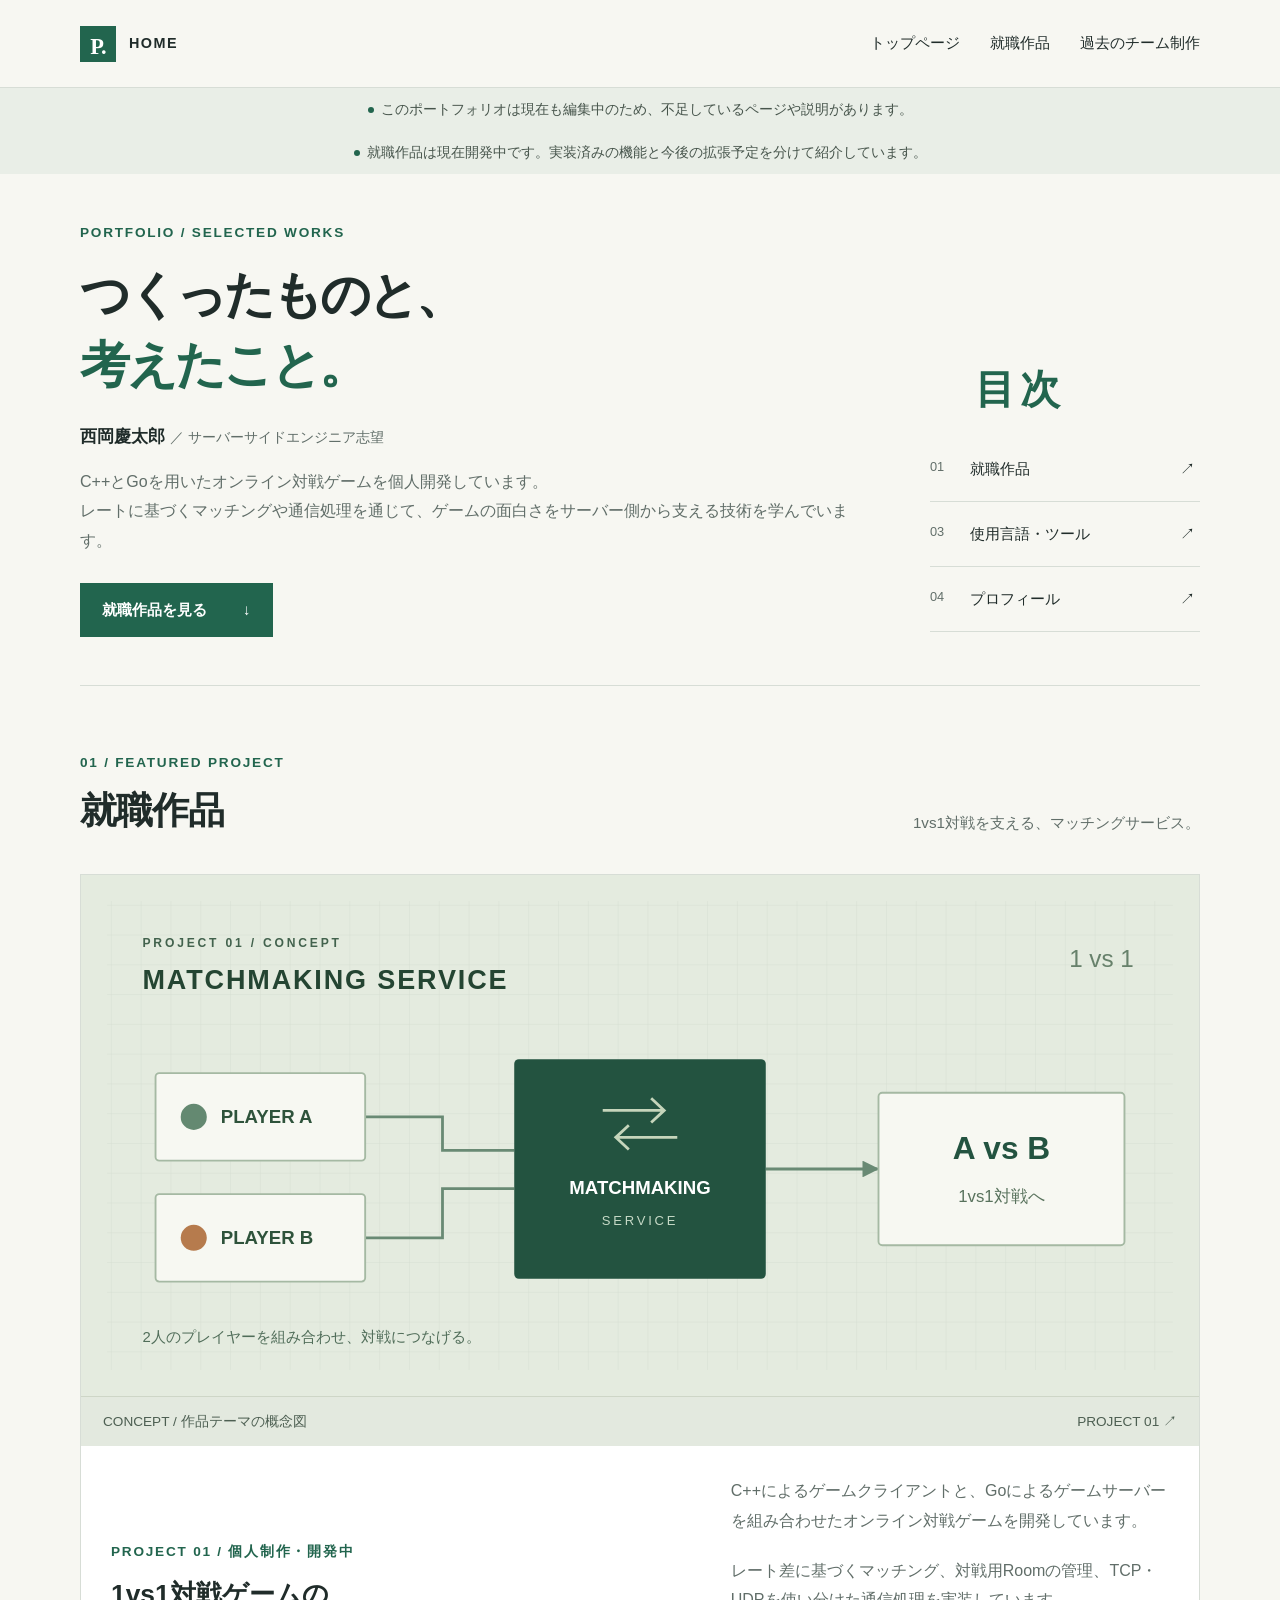
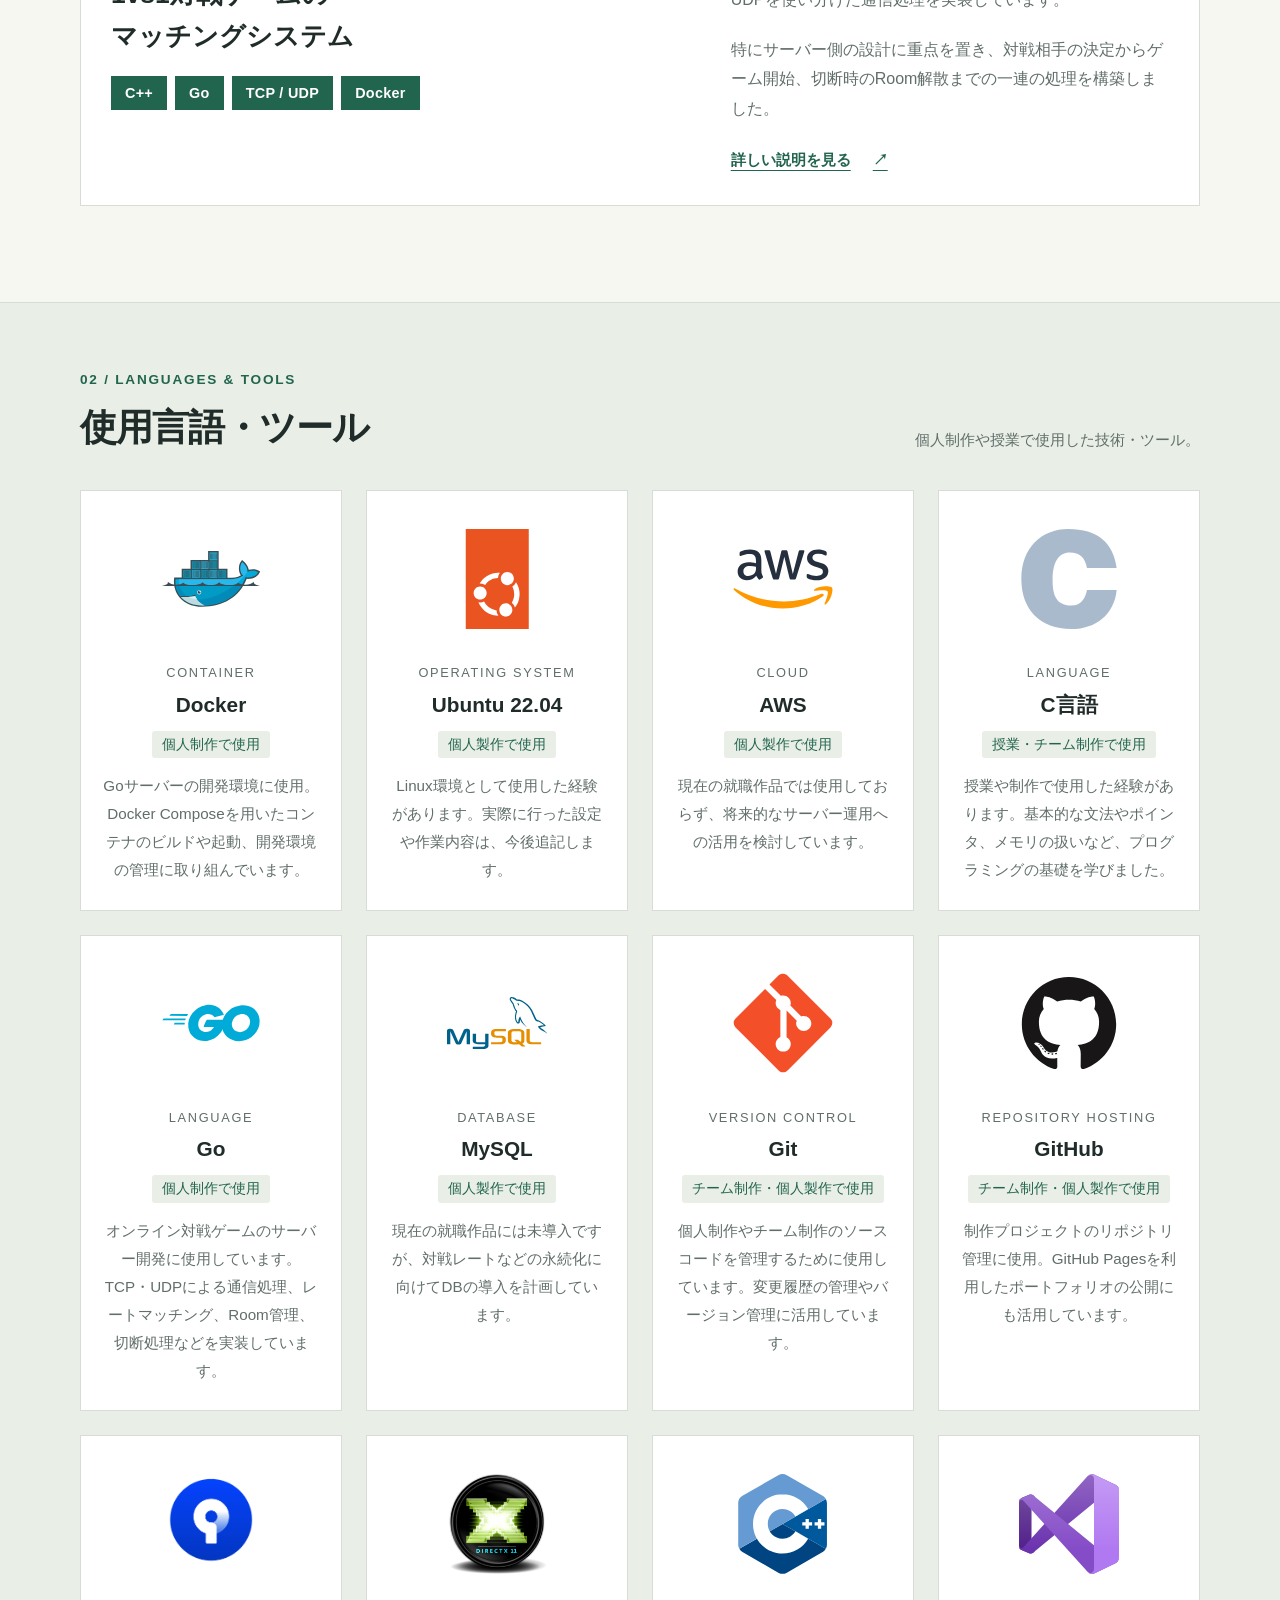
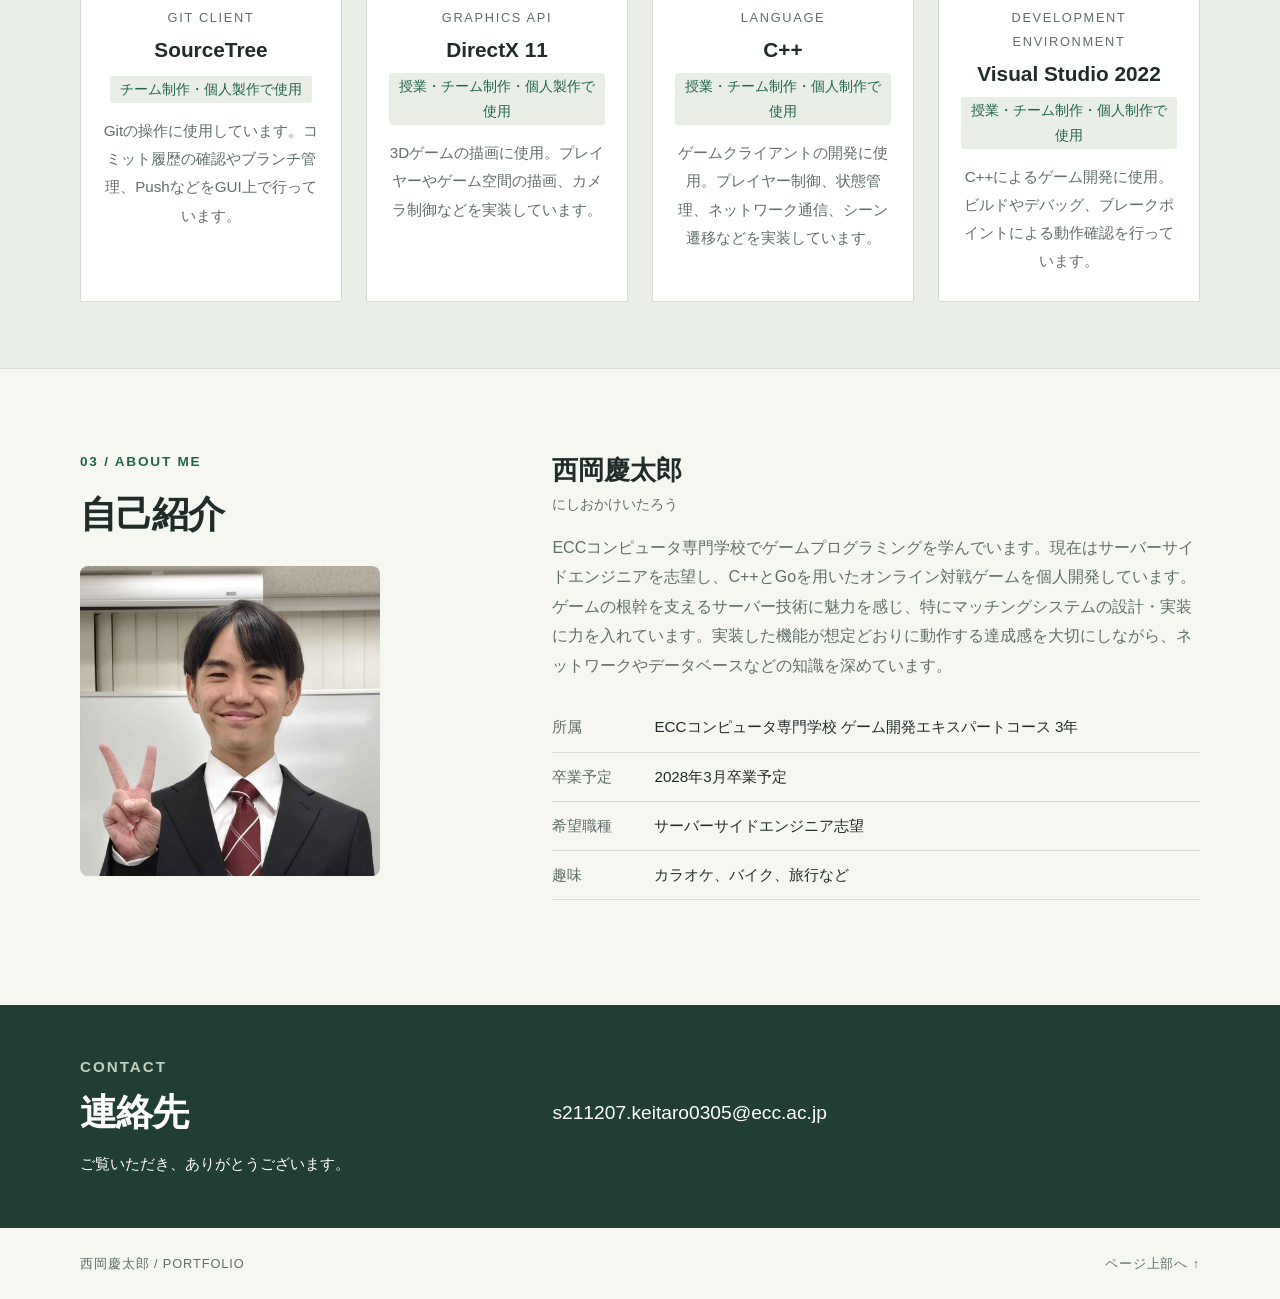
==== commit a8933274: "文字の大きさ、画像構成、などの修正" ====
--- a/index.html
+++ b/index.html
@@ -102,10 +102,10 @@
           <article class="tool-item"><div class="tool-logo"><img src="./images/tools/github.svg" width="128" height="128" alt="GitHub"></div>
             <p class="tool-category">REPOSITORY HOSTING</p><h3>GitHub</h3><span class="tool-state">チーム制作・個人製作で使用</span><p>制作プロジェクトのリポジトリ管理に使用。GitHub Pagesを利用したポートフォリオの公開にも活用しています。</p></article>
 
-          <article class="tool-item"><div class="tool-logo"><img src="./images/tools/sourcetree.svg" width="128" height="128" alt="SourceTree"></div>
+          <article class="tool-item"><div class="tool-logo"><img src="./images/tools/SourceTree.png" width="128" height="128" alt="SourceTree"></div>
             <p class="tool-category">GIT CLIENT</p><h3>SourceTree</h3><span class="tool-state">チーム制作・個人製作で使用</span><p>Gitの操作に使用しています。コミット履歴の確認やブランチ管理、PushなどをGUI上で行っています。</p></article>
 
-          <article class="tool-item"><div class="tool-logo"><img src="./images/tools/directx11.svg" width="128" height="128" alt="DirectX 11"></div>
+          <article class="tool-item"><div class="tool-logo"><img src="./images/tools/DirectX11.png" width="128" height="128" alt="DirectX 11"></div>
             <p class="tool-category">GRAPHICS API</p><h3>DirectX 11</h3><span class="tool-state">授業・チーム制作・個人製作で使用</span><p>3Dゲームの描画に使用。プレイヤーやゲーム空間の描画、カメラ制御などを実装しています。</p></article>
 
           <article class="tool-item"><div class="tool-logo"><img src="./images/tools/cplusplus.svg" width="128" height="128" alt="C++"></div>
@@ -139,11 +139,11 @@
         <div class="contact-address">
           <!-- 編集5：READMEの例を使って、自分のメールリンクに差し替えます。 -->
           <p>s211207.keitaro0305@ecc.ac.jp</p>
-          <p class="contact-note">メール・GitHub・発表資料のリンクを追加できます。</p>
+          <p class="contact-note"></p>
         </div>
       </div>
     </section>
   </main>
-  <footer class="site-footer wrap"><span>西岡慶太郎 / PORTFOLIO</span><div class="footer-links"><a href="./team.html">過去のチーム制作</a><a href="#main">ページ上部へ ↑</a></div></footer>
+  <footer class="site-footer wrap"><span>西岡慶太郎 / PORTFOLIO</span><div class="footer-links"><a href="#main">ページ上部へ ↑</a></div></footer>
 </body>
 </html>
--- a/style.css
+++ b/style.css
@@ -245,3 +245,99 @@
 .team-facts dd { margin: 0; color: var(--muted); }
 .team-challenge h4 { margin: 0 0 6px; font-size: .85rem; color: var(--accent); }
 .team-challenge p { font-size: .82rem; color: var(--muted); }
+
+/* 作品詳細の階層付き目次と、画像を添えた進捗記録 */
+.project-toc { padding: 22px 24px; margin: 0 0 36px; background: white; border: 1px solid var(--line); }
+.toc-label { color: var(--muted); font-size: .75rem; margin-bottom: 14px; }
+.toc-sections { display: grid; grid-template-columns: 1fr 3.4fr 1fr 1fr; gap: 24px; list-style: none; padding: 0; margin: 0; }
+.toc-sections > li > a { color: var(--accent); font-size: .9rem; font-weight: 700; text-decoration: none; }
+.toc-sections a:hover { text-decoration: underline; }
+.toc-details { padding-inline: 24px; border-inline: 1px solid var(--line); }
+.toc-details ol { display: grid; grid-template-columns: 1fr 1fr; gap: 10px 18px; list-style: none; padding: 0; margin: 12px 0 0; }
+.toc-details ol a { display: flex; align-items: baseline; gap: 10px; font-size: .78rem; text-decoration: none; }
+.toc-details ol span { color: var(--accent); font-weight: 700; font-size: .75rem; }
+.project-page .visual-section, .project-page .detail-row, .project-page .project-notes { scroll-margin-top: 0; }
+.progress-gallery { grid-column: 1 / -1; margin-top: 0; border: 1px solid var(--line); background: white; }
+.progress-gallery > summary { padding: 12px 18px; }
+.progress-gallery > summary > span { margin-left: 18px; font-size: .75rem; font-weight: 400; color: var(--muted); }
+.progress-gallery[open] > summary { border-bottom: 1px solid var(--line); }
+.progress-entries { padding: 0 20px; }
+.progress-entry { display: grid; grid-template-columns: 1.12fr 1fr; gap: 28px; padding: 22px 0; }
+.progress-entry + .progress-entry { border-top: 1px solid var(--line); }
+.progress-image { margin: 0; background: var(--pale); border: 1px solid var(--line); align-self: start; }
+.progress-image a { display: block; text-decoration: none; }
+.progress-image img { width: 100%; height: 280px; object-fit: contain; }
+.progress-step { color: var(--muted); font-size: .7rem; margin-bottom: 5px; }
+.progress-copy h4 { font-size: 1.05rem; margin: 0 0 10px; }
+.progress-copy h5 { font-size: .8rem; color: var(--accent); margin: 12px 0 4px; }
+.progress-copy > p:not(.progress-step) { font-size: .8rem; color: var(--muted); }
+.progress-meta { display: flex; gap: 24px; margin: 0; font-size: .74rem; }
+.progress-meta > div { display: flex; gap: 8px; }
+.progress-meta dt { color: var(--muted); }
+.progress-meta dd { margin: 0; }
+
+/* 制作の目的・工夫・振り返り：本文を常時表示する独立した項目 */
+.toc-reflection { grid-column: 1 / -1; border-top: 1px solid var(--line); padding-top: 16px; }
+.toc-reflection ul { display: flex; flex-wrap: wrap; gap: 12px 28px; list-style: none; padding: 0; margin: 8px 0 0; }
+.toc-reflection ul a { font-size: .78rem; text-decoration: none; color: var(--muted); }
+.project-reflection { margin: 46px 0; padding: 30px 34px; background: white; border: 1px solid var(--line); border-top: 4px solid var(--accent); }
+.reflection-heading { margin-bottom: 24px; }
+.reflection-heading .eyebrow { margin-bottom: 8px; }
+.reflection-heading h2 { font-size: 1.9rem; }
+.reflection-item { display: grid; grid-template-columns: 300px 1fr; gap: 38px; padding: 26px 0; border-top: 1px solid var(--line); }
+.reflection-item:last-child { padding-bottom: 0; }
+.reflection-number { font: 1.5rem Georgia, serif; color: var(--accent); margin-bottom: 10px; }
+.reflection-item h3 { font-size: 1.16rem; line-height: 1.7; }
+.reflection-body { font-size: .92rem; line-height: 2; }
+.reflection-body p + p { margin-top: 14px; }
+.project-facts-only { display: block; }
+.project-facts-only .project-meta { display: grid; grid-template-columns: 1fr 1fr; gap: 0 36px; }
+
+/* トップ・チーム制作ページの文字サイズ。project.htmlの設定はそのまま。 */
+body:not(.project-readable) { font-size: 17px; }
+body:not(.project-readable) .hero h1 { font-size: 3.15rem; }
+body:not(.project-readable) h2 { font-size: clamp(1.75rem, 3vw, 2.3rem); }
+body:not(.project-readable) .project-header h1 { font-size: clamp(2.15rem, 4.4vw, 3.45rem); }
+body:not(.project-readable) .featured-copy h3,
+body:not(.project-readable) .visual-feature .featured-copy h3 { font-size: 1.65rem; }
+body:not(.project-readable) .about-name { font-size: 1.65rem; }
+body:not(.project-readable) .tool-item h3 { font-size: 1.3rem; }
+body:not(.project-readable) .team-work-copy h2 { font-size: 1.55rem; }
+body:not(.project-readable) .hero-description,
+body:not(.project-readable) .featured-copy > p:not(.eyebrow),
+body:not(.project-readable) .visual-feature .featured-copy > div > p:not(.eyebrow),
+body:not(.project-readable) .about-section > div > p:not(.eyebrow),
+body:not(.project-readable) .team-work-summary,
+body:not(.project-readable) .team-challenge p { font-size: 1rem; }
+body:not(.project-readable) #site-nav a,
+body:not(.project-readable) .hero-index a,
+body:not(.project-readable) .button,
+body:not(.project-readable) .text-link,
+body:not(.project-readable) .project-meta,
+body:not(.project-readable) .team-facts,
+body:not(.project-readable) .team-challenge h4,
+body:not(.project-readable) .tool-item > p:last-child,
+body:not(.project-readable) .contact-inner p,
+body:not(.project-readable) .section-heading > p,
+body:not(.project-readable) .muted,
+body:not(.project-readable) .back-link { font-size: .95rem; }
+body:not(.project-readable) .brand,
+body:not(.project-readable) .hero-name span,
+body:not(.project-readable) .project-tech-tags li,
+body:not(.project-readable) .team-page-note,
+body:not(.project-readable) .carousel-slide figcaption,
+body:not(.project-readable) .carousel-count { font-size: .9rem; }
+body:not(.project-readable) .eyebrow,
+body:not(.project-readable) .image-caption,
+body:not(.project-readable) .tool-state,
+body:not(.project-readable) .about-name span,
+body:not(.project-readable) .contact-address .contact-note,
+body:not(.project-readable) .template-note { font-size: .85rem; }
+body:not(.project-readable) .tool-category,
+body:not(.project-readable) .hero-index a span:first-child,
+body:not(.project-readable) .site-footer { font-size: .8rem; }
+body:not(.project-readable) .contact-address > p:first-child { font-size: 1.2rem; }
+
+/* 横長のロゴは縦横比を保って表示します。 */
+.tool-logo img[src$="/sourcetree.svg"],
+.tool-logo img[src$="/directx11.svg"] { width: 190px; height: 100px; }
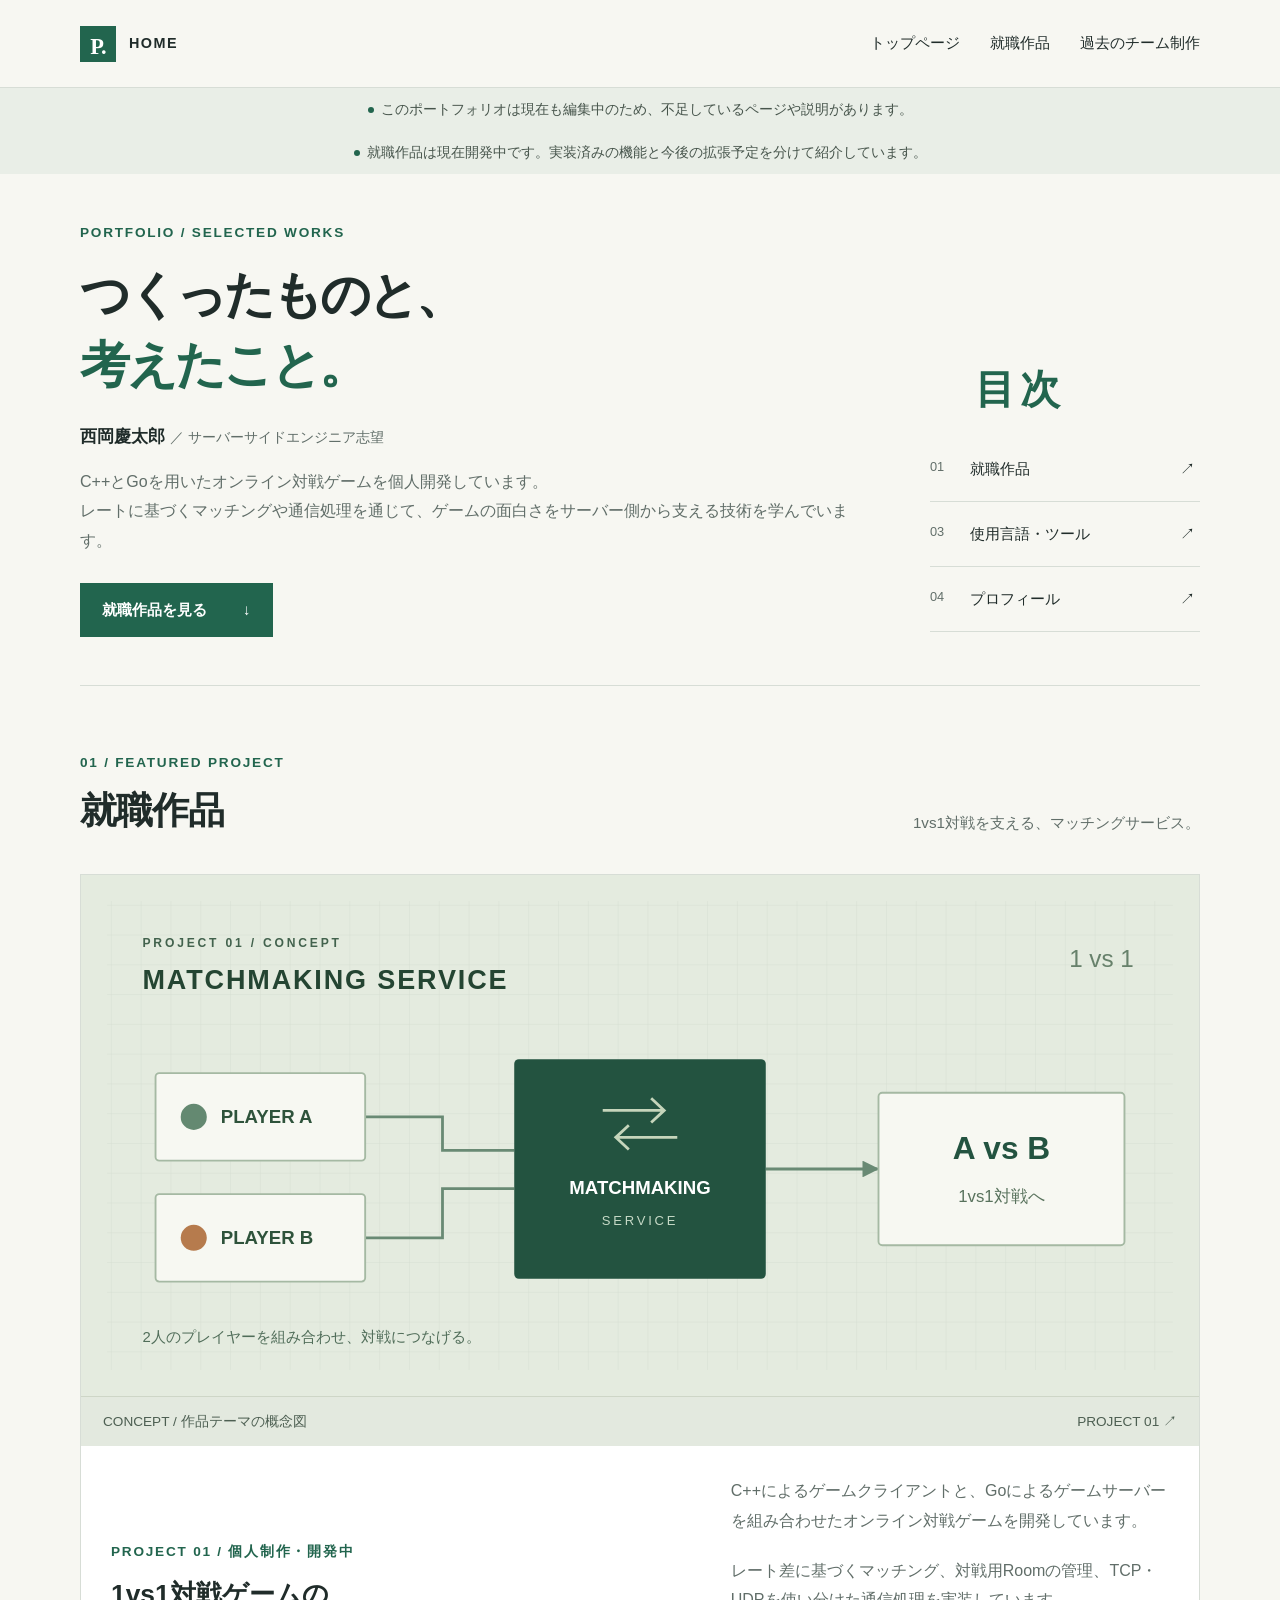
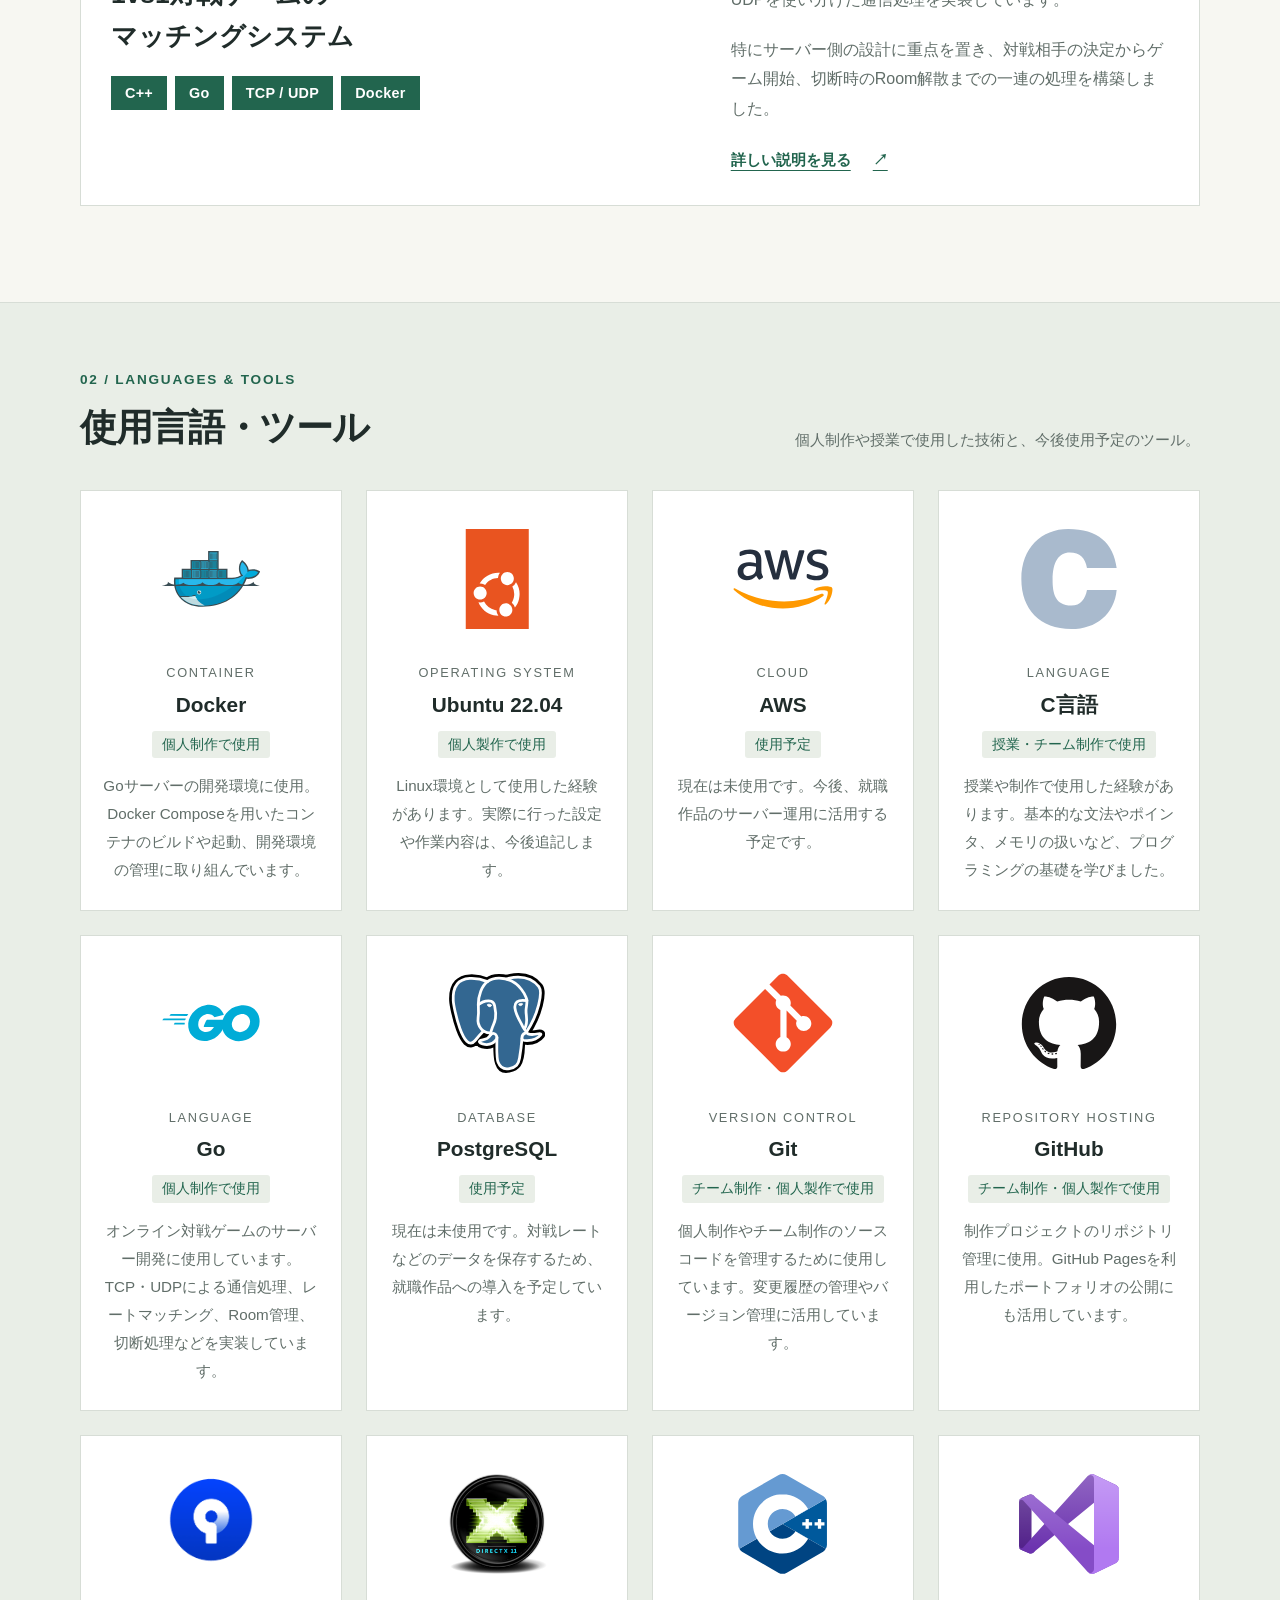
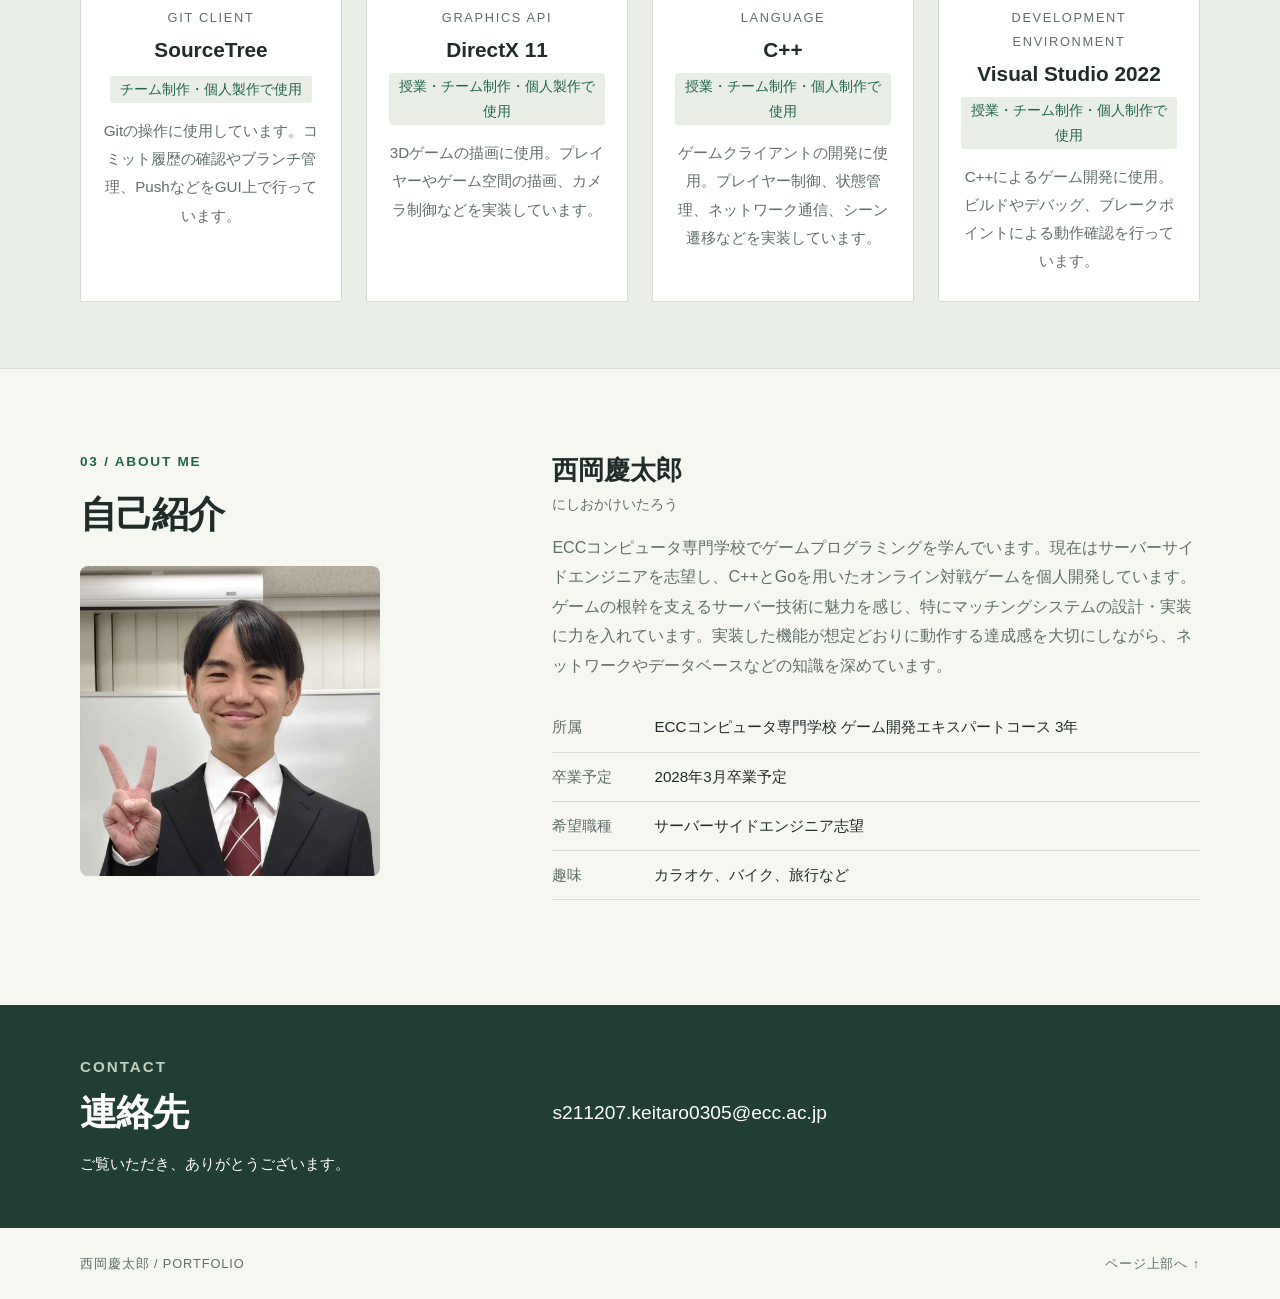
==== commit e61f18a1: "team.htmlの完成、全体の暫定完成" ====
--- a/index.html
+++ b/index.html
@@ -74,7 +74,7 @@
       <div class="section wrap">
         <div class="section-heading">
           <div><p class="eyebrow">02 / LANGUAGES &amp; TOOLS</p><h2 id="skills-title">使用言語・ツール</h2></div>
-          <p>個人制作や授業で使用した技術・ツール。</p>
+          <p>個人制作や授業で使用した技術と、今後使用予定のツール。</p>
         </div>
         <!-- 「学習中」と作品での「使用実績」は分けて記載します。 -->
         <div class="tool-grid">
@@ -85,7 +85,7 @@
             <p class="tool-category">OPERATING SYSTEM</p><h3>Ubuntu 22.04</h3><span class="tool-state">個人製作で使用</span><p>Linux環境として使用した経験があります。実際に行った設定や作業内容は、今後追記します。</p></article>
 
           <article class="tool-item"><div class="tool-logo"><img src="./images/tools/aws.svg" width="128" height="128" alt="AWS"></div>
-            <p class="tool-category">CLOUD</p><h3>AWS</h3><span class="tool-state">個人製作で使用</span><p>現在の就職作品では使用しておらず、将来的なサーバー運用への活用を検討しています。</p></article>
+            <p class="tool-category">CLOUD</p><h3>AWS</h3><span class="tool-state">使用予定</span><p>現在は未使用です。今後、就職作品のサーバー運用に活用する予定です。</p></article>
 
           <article class="tool-item"><div class="tool-logo"><img src="./images/tools/c.svg" width="128" height="128" alt="C言語"></div>
             <p class="tool-category">LANGUAGE</p><h3>C言語</h3><span class="tool-state">授業・チーム制作で使用</span><p>授業や制作で使用した経験があります。基本的な文法やポインタ、メモリの扱いなど、プログラミングの基礎を学びました。</p></article>
@@ -93,8 +93,8 @@
           <article class="tool-item"><div class="tool-logo"><img src="./images/tools/go.svg" width="128" height="128" alt="Go"></div>
             <p class="tool-category">LANGUAGE</p><h3>Go</h3><span class="tool-state">個人制作で使用</span><p>オンライン対戦ゲームのサーバー開発に使用しています。TCP・UDPによる通信処理、レートマッチング、Room管理、切断処理などを実装しています。</p></article>
 
-          <article class="tool-item"><div class="tool-logo"><img src="./images/tools/mysql.svg" width="128" height="128" alt="MySQL"></div>
-            <p class="tool-category">DATABASE</p><h3>MySQL</h3><span class="tool-state">個人製作で使用</span><p>現在の就職作品には未導入ですが、対戦レートなどの永続化に向けてDBの導入を計画しています。</p></article>
+          <article class="tool-item"><div class="tool-logo"><img src="./images/tools/postgresql.svg" width="128" height="128" alt="PostgreSQL"></div>
+            <p class="tool-category">DATABASE</p><h3>PostgreSQL</h3><span class="tool-state">使用予定</span><p>現在は未使用です。対戦レートなどのデータを保存するため、就職作品への導入を予定しています。</p></article>
 
           <article class="tool-item"><div class="tool-logo"><img src="./images/tools/git.svg" width="128" height="128" alt="Git"></div>
             <p class="tool-category">VERSION CONTROL</p><h3>Git</h3><span class="tool-state">チーム制作・個人製作で使用</span><p>個人制作やチーム制作のソースコードを管理するために使用しています。変更履歴の管理やバージョン管理に活用しています。</p></article>
